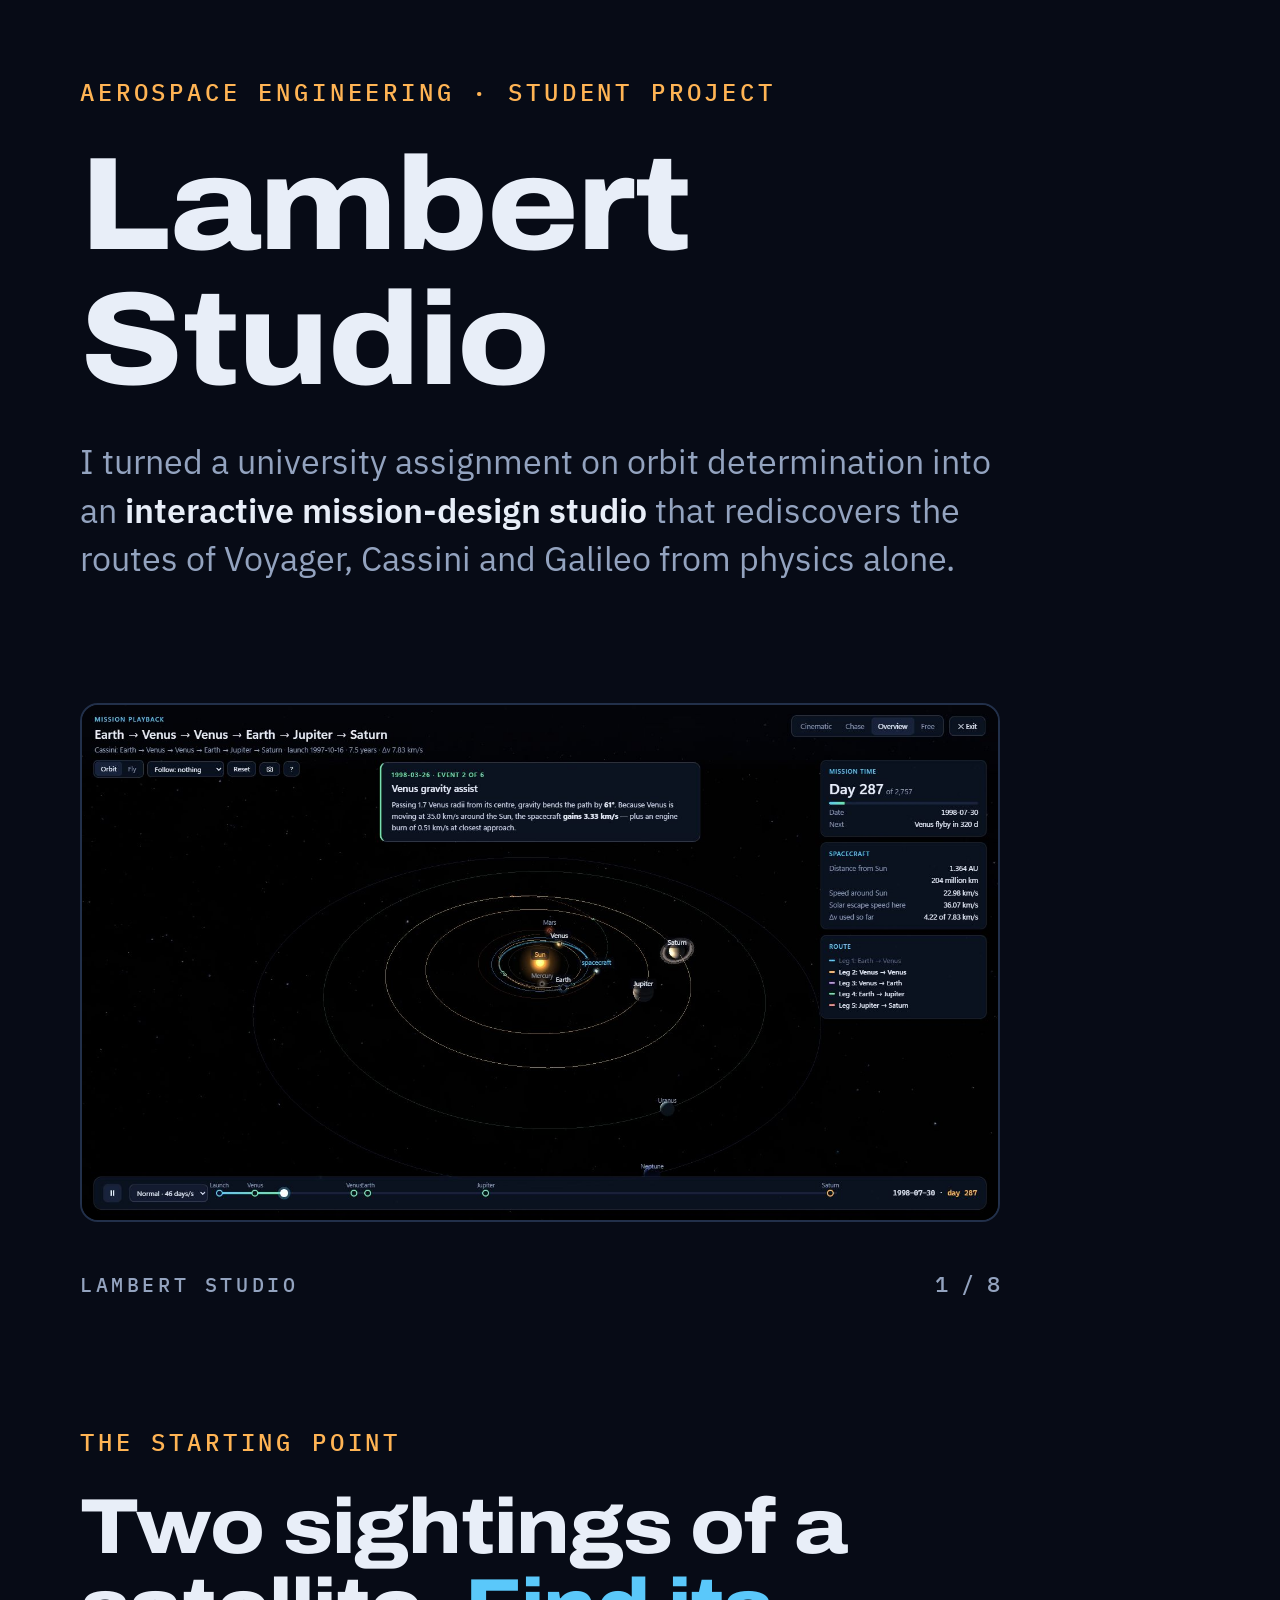
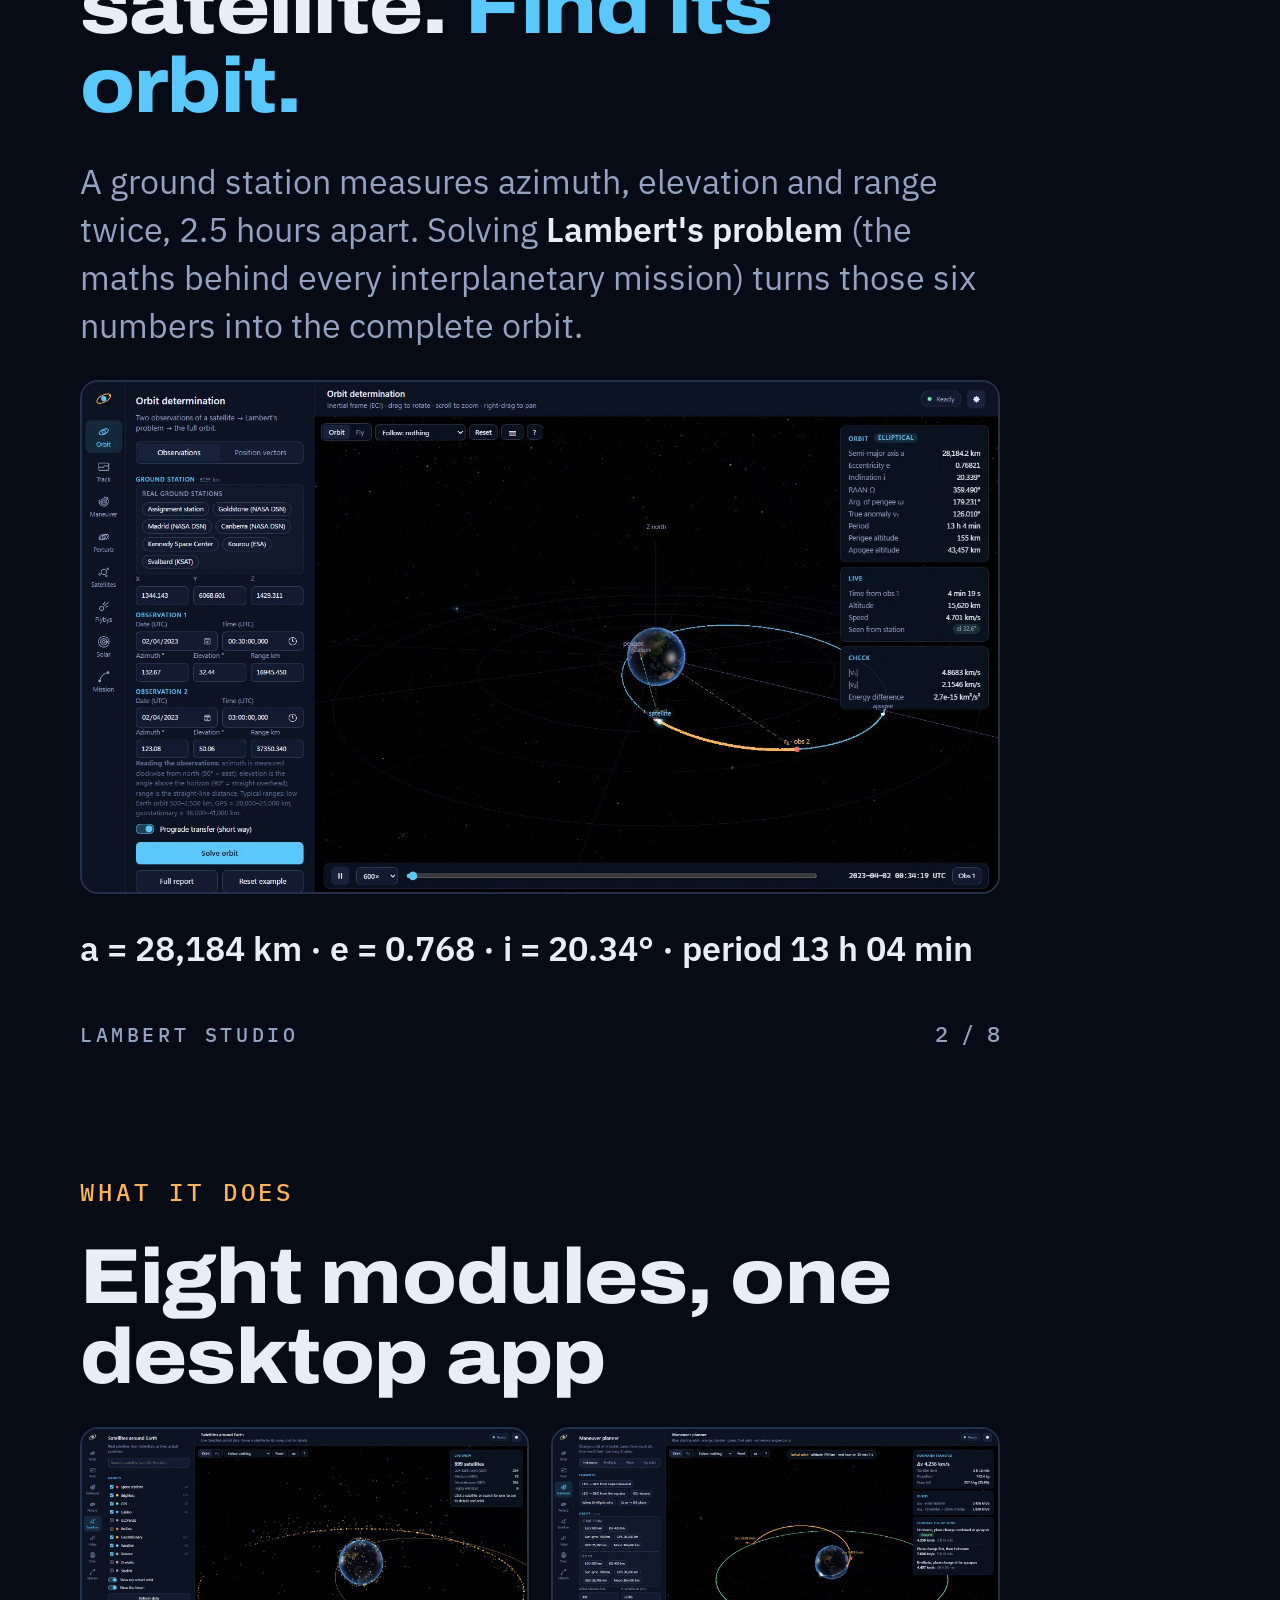
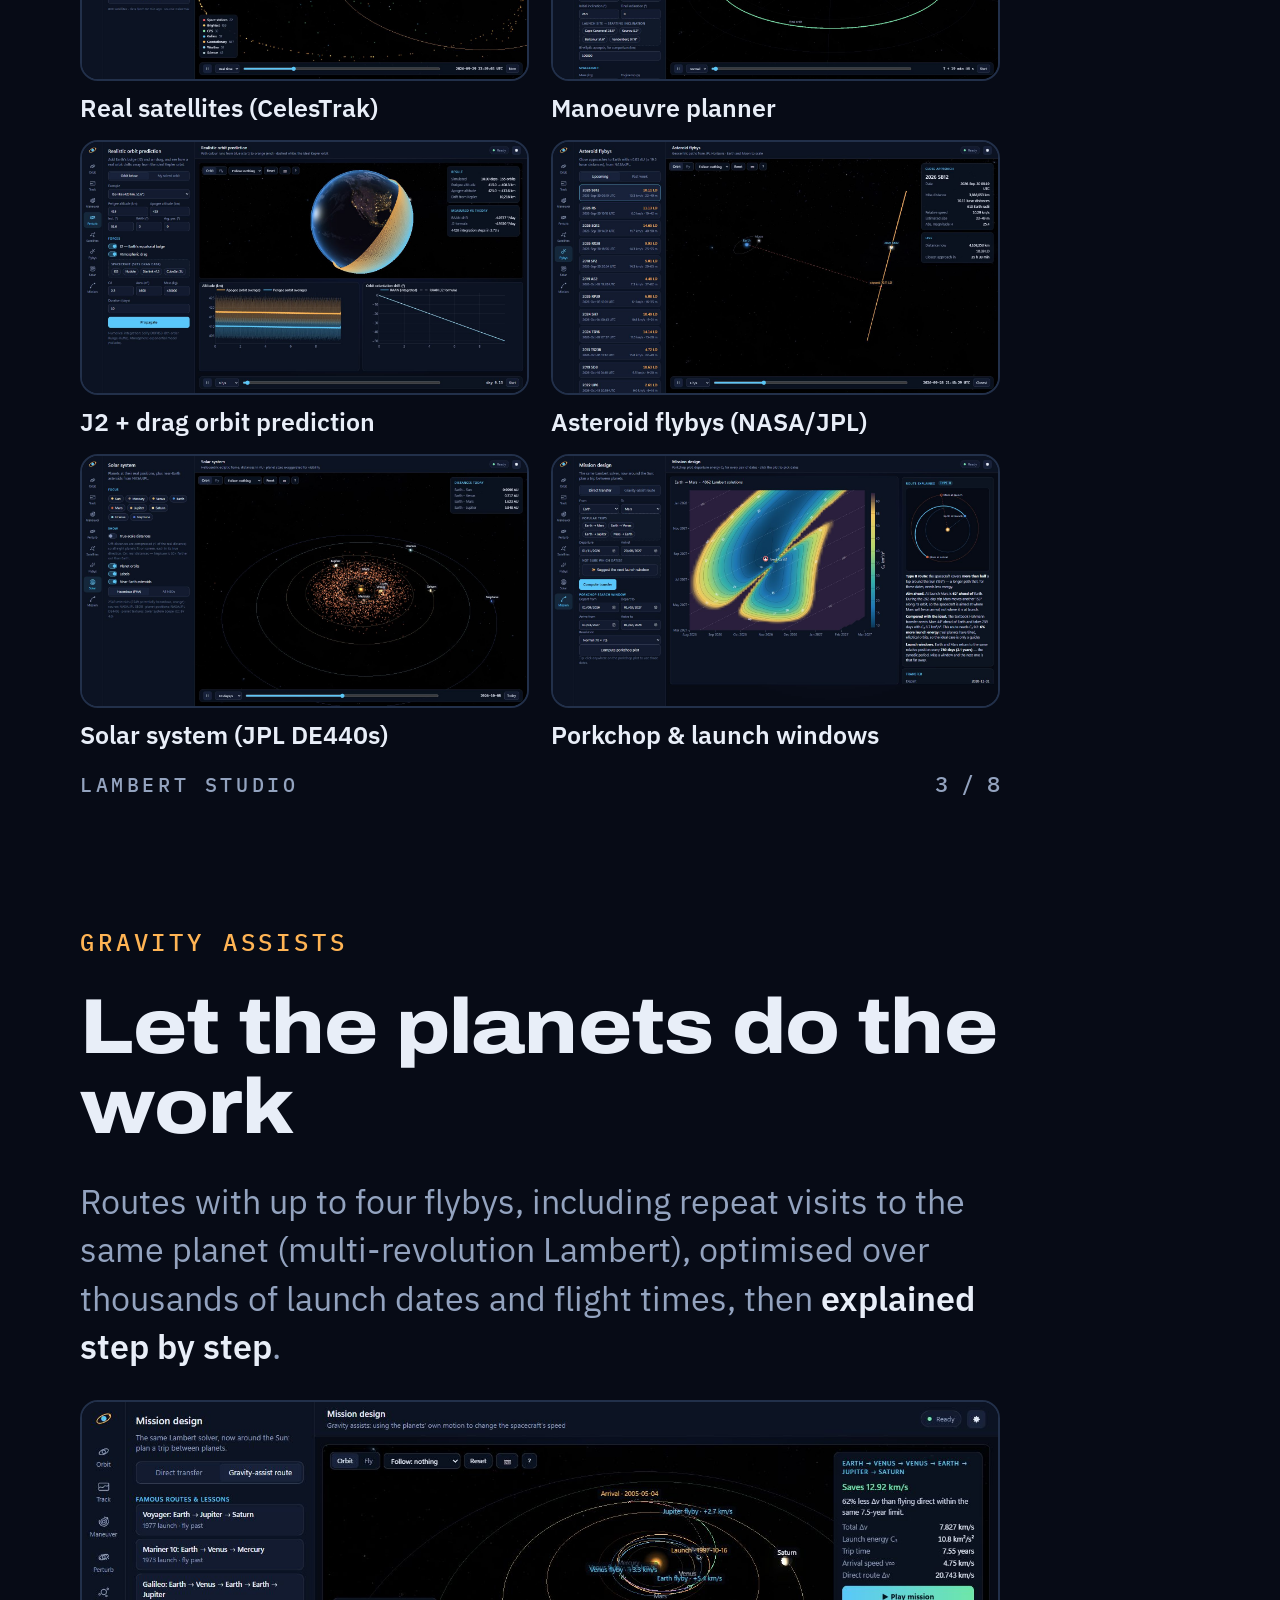
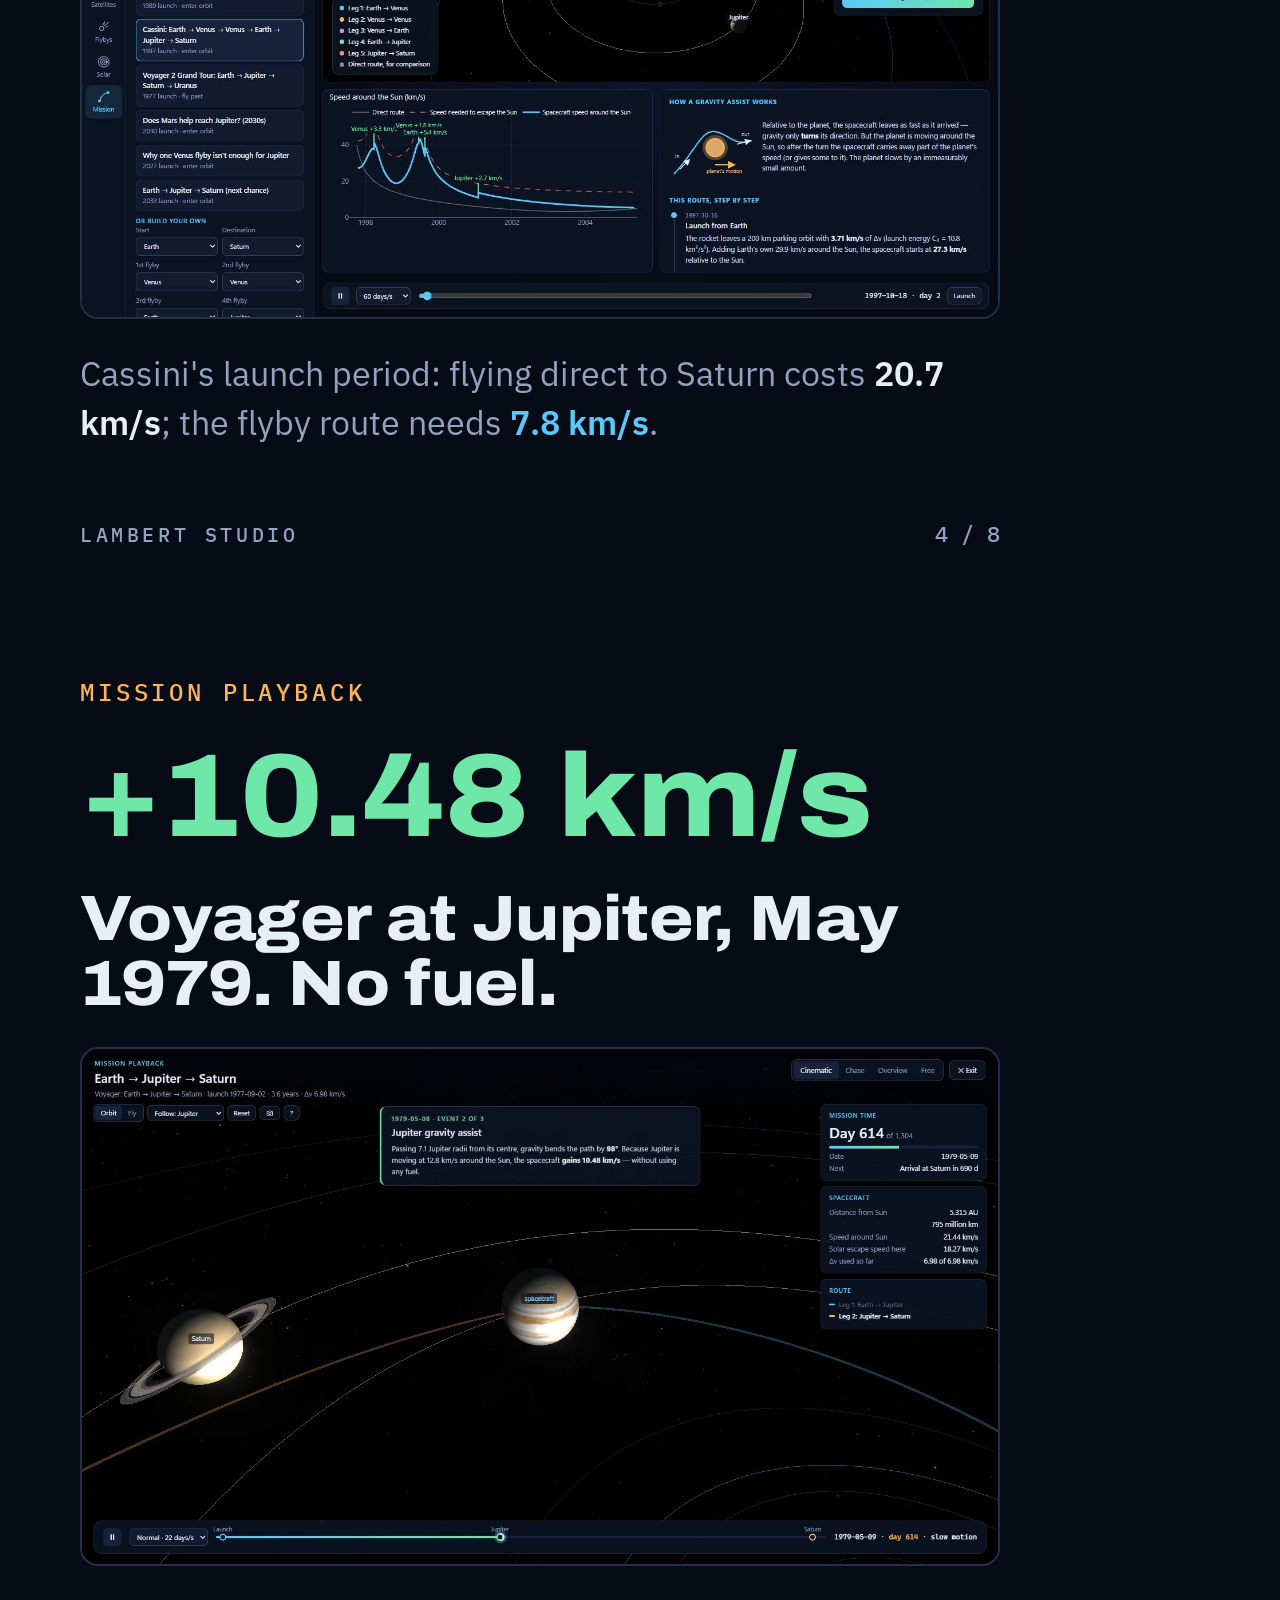
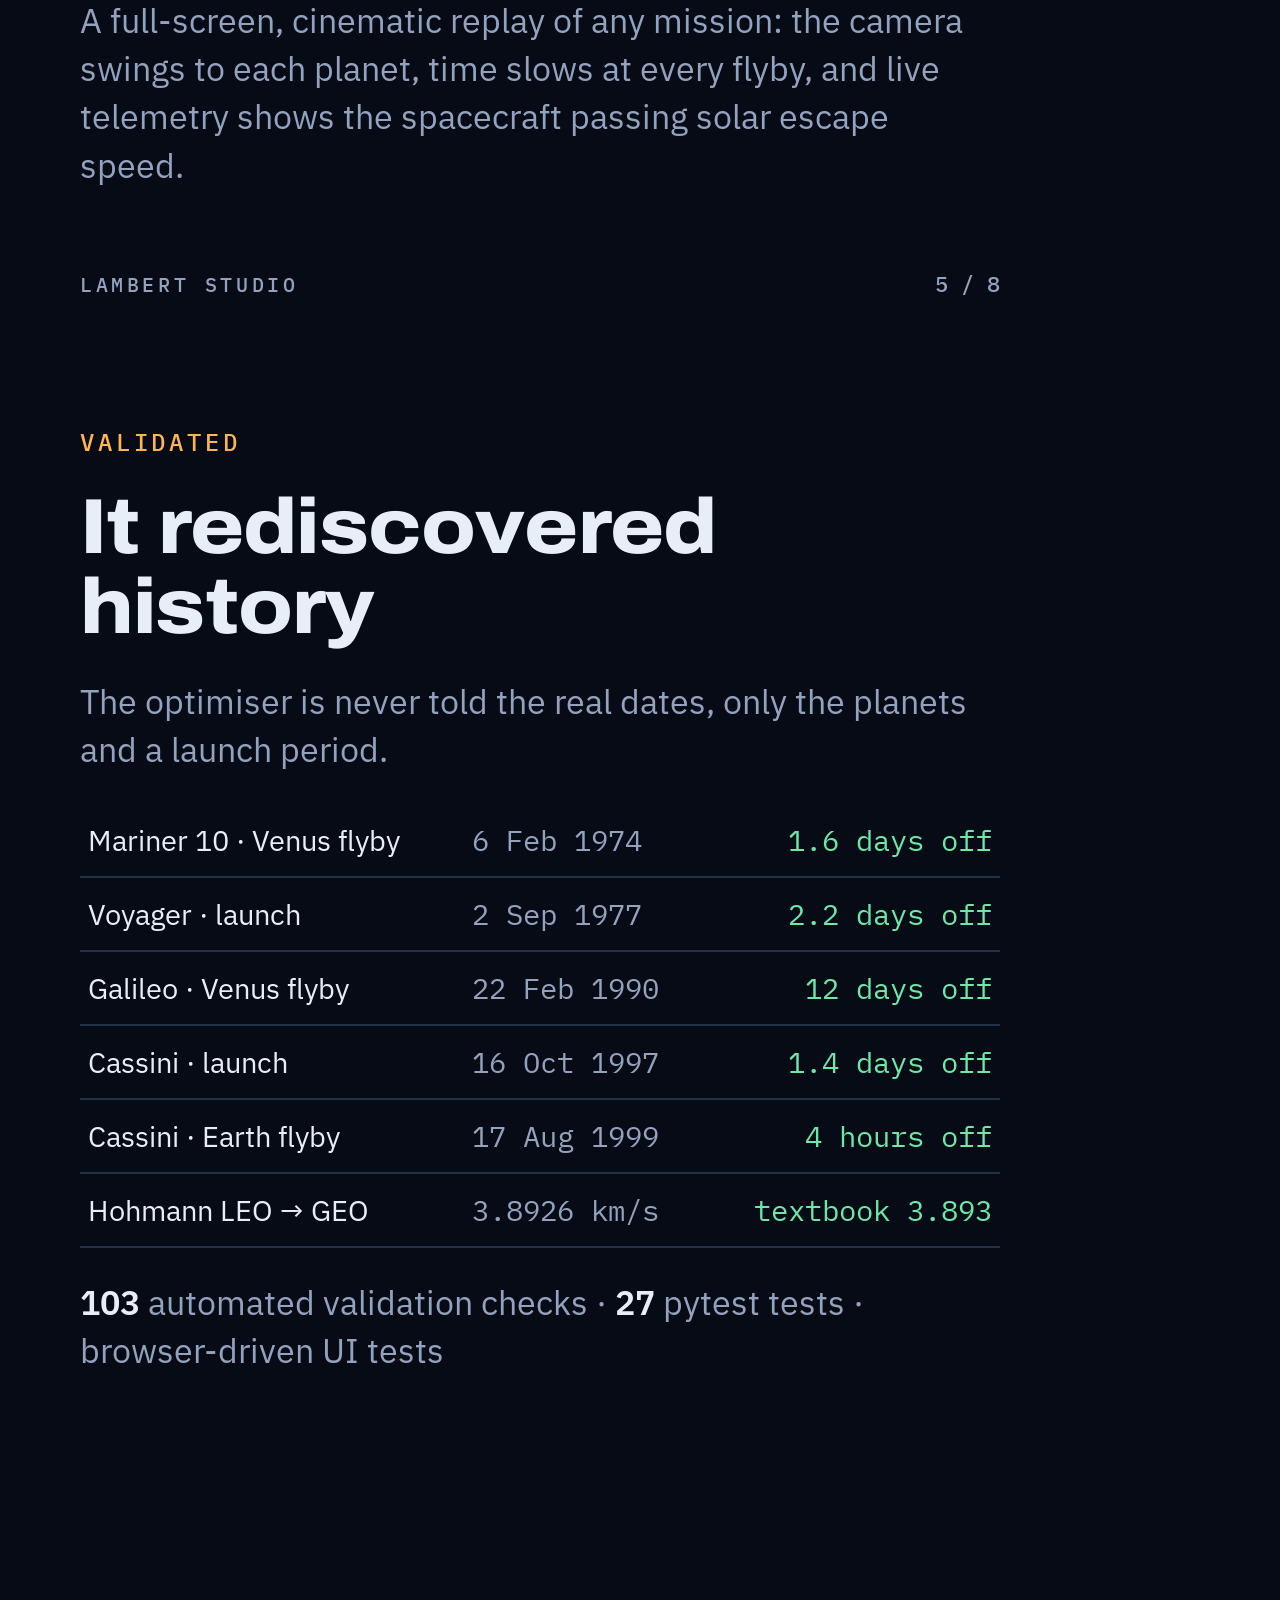
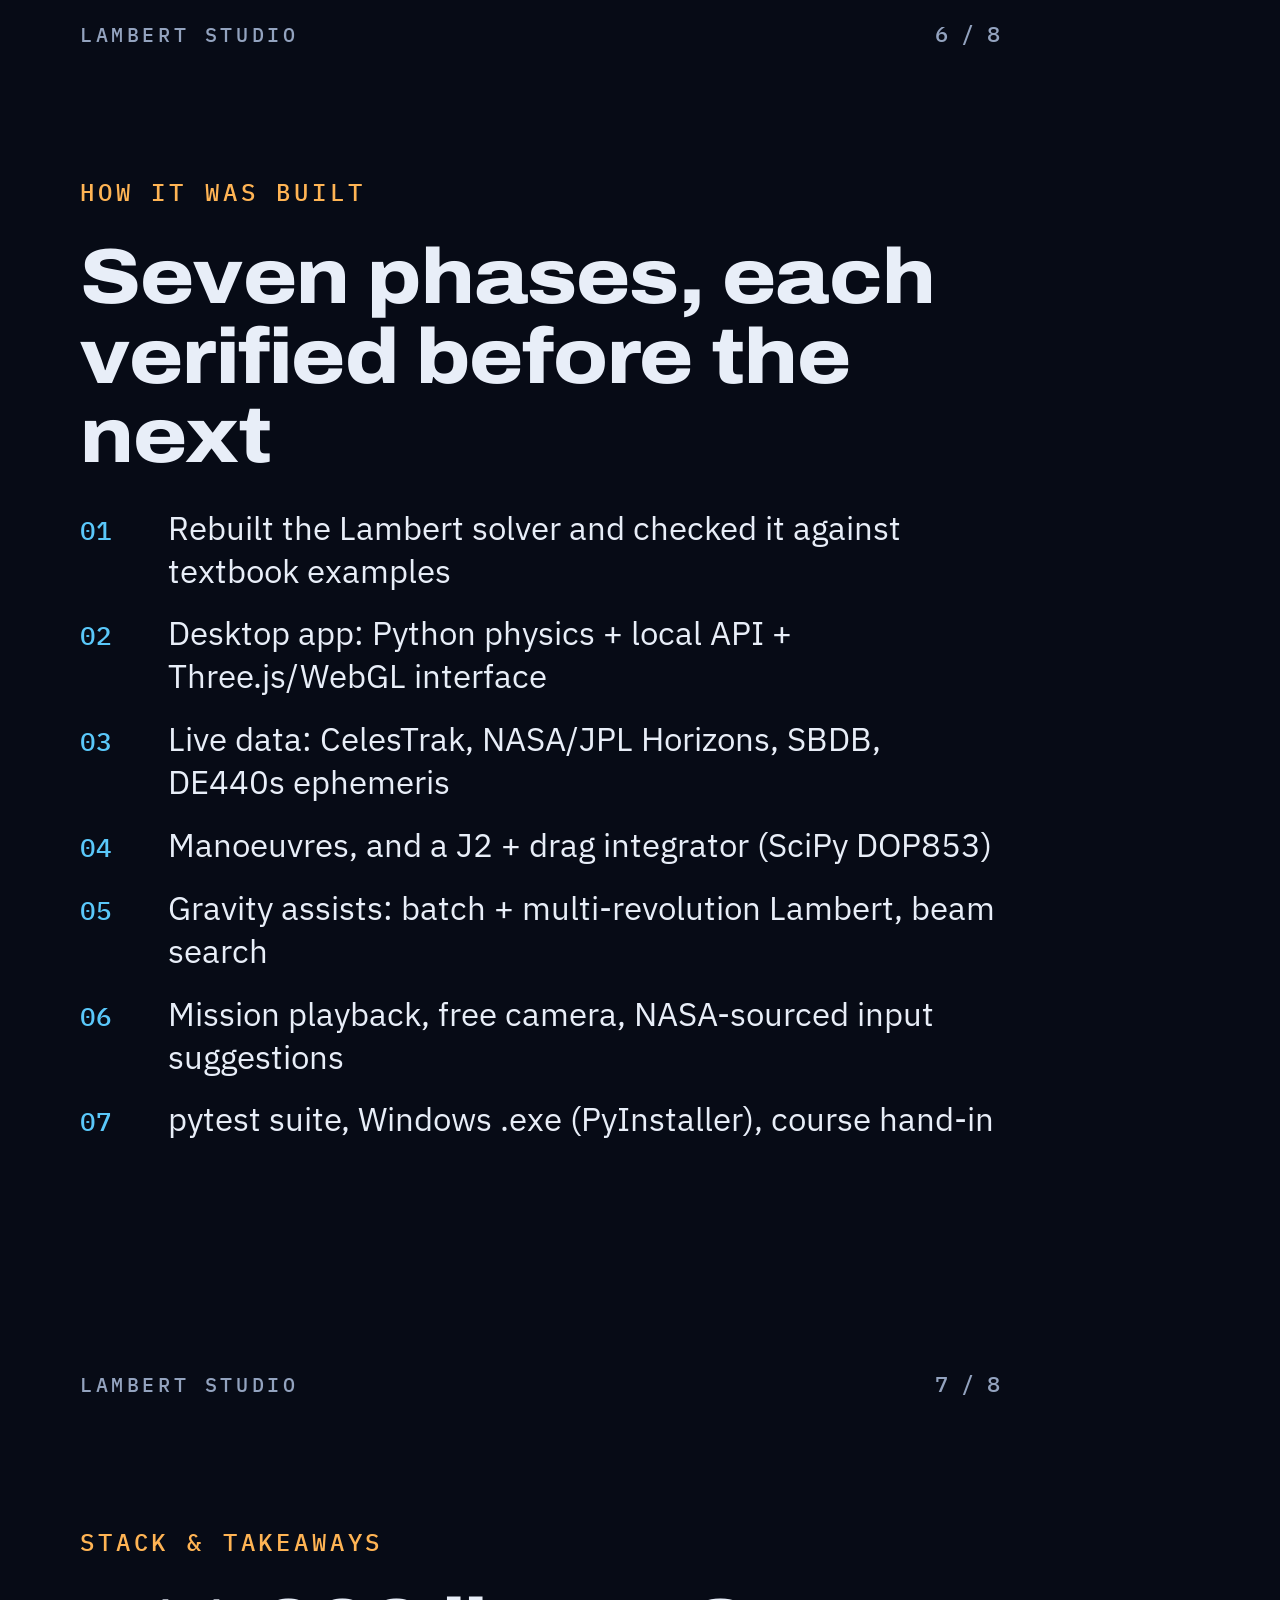
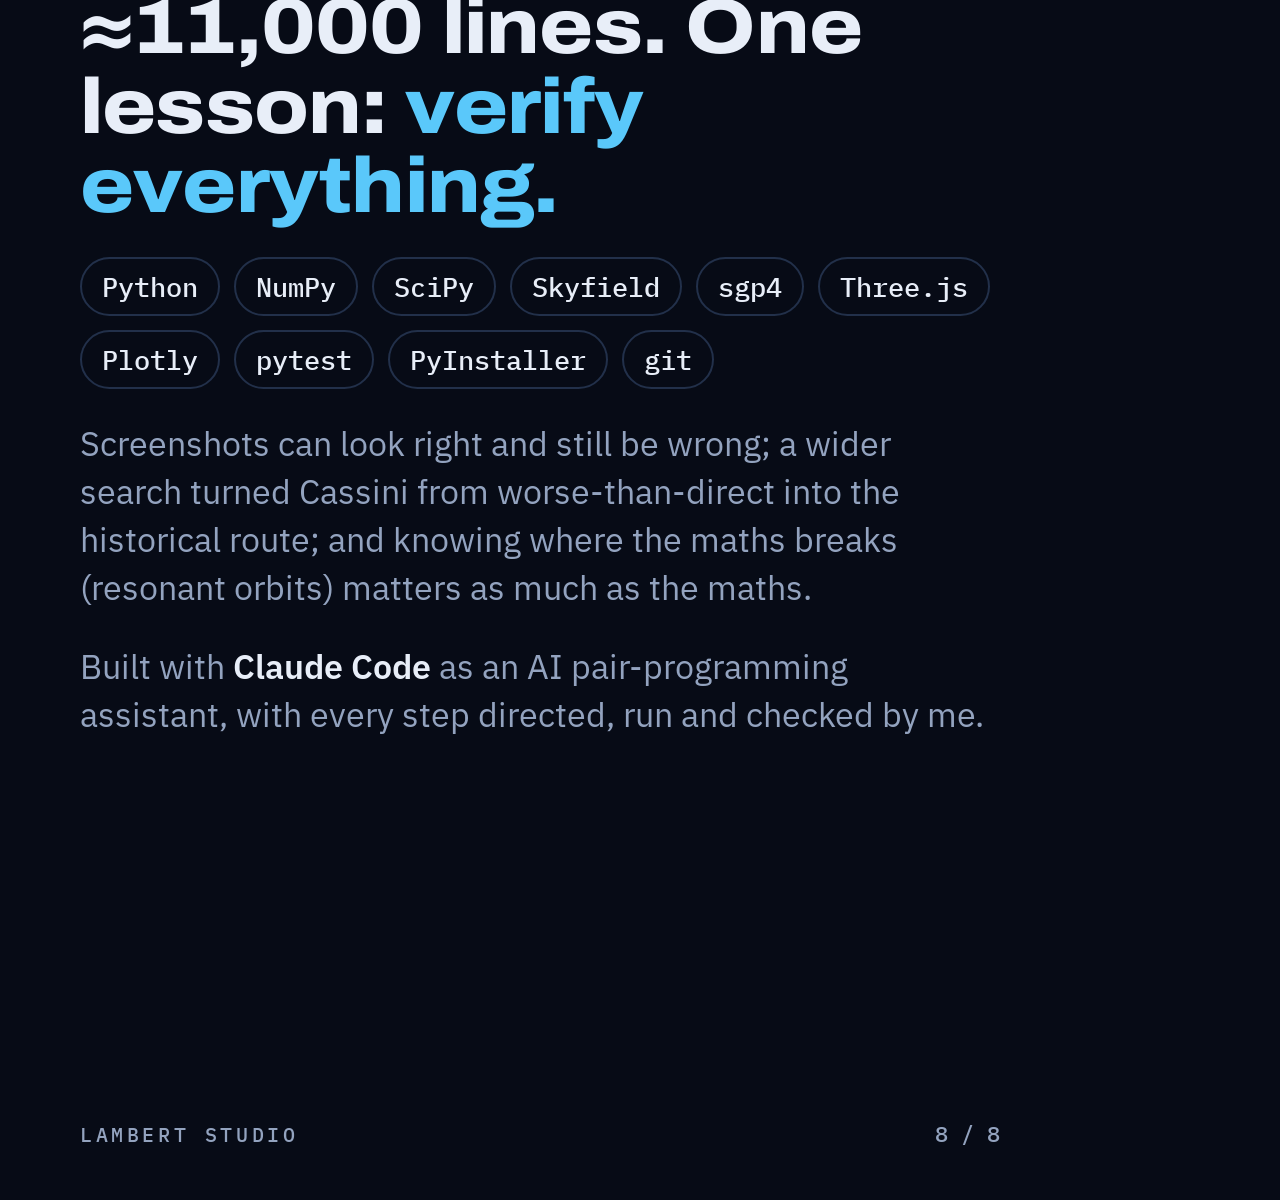
==== report/carousel.html @ 8f78b952 "Project report: case-study page, LinkedIn carousel (PDF) and post text - report/Lambert_Studio_Repor" ====
<!DOCTYPE html>
<html lang="en"><head><meta charset="utf-8">
<title>Lambert Studio carousel</title>
<link rel="stylesheet" href="https://fonts.googleapis.com/css2?family=Archivo:wdth,wght@112,600;112,800&family=IBM+Plex+Sans:wght@400;500;600&family=IBM+Plex+Mono:wght@400;500&display=swap">
<style>
/* LinkedIn document carousel: 8 portrait slides, 1080 x 1350 px each,
   single dark look matching the app. Print to PDF with Edge headless. */
@page { size: 1080px 1350px; margin: 0; }
:root { --bg: #070b16; --panel: #0f1829; --ink: #e8eef8; --ink2: #93a3bf; --rule: #22304a;
  --cyan: #5ac8fa; --orange: #ffb454; --green: #6ee7a8;
  --display: "Archivo", "Arial Narrow", Arial, sans-serif; --body: "IBM Plex Sans", "Segoe UI", sans-serif;
  --mono: "IBM Plex Mono", Consolas, monospace; color-scheme: dark; }
* { box-sizing: border-box; -webkit-print-color-adjust: exact; print-color-adjust: exact; }
html, body { margin: 0; background: var(--bg); color: var(--ink); font-family: var(--body); }
.slide { width: 1080px; height: 1350px; padding: 76px 80px 128px; display: flex; flex-direction: column; gap: 30px;
  position: relative; overflow: hidden; break-after: page; background: var(--bg); }
.slide::after { content: attr(data-n); position: absolute; right: 80px; bottom: 52px; font: 500 22px var(--mono); color: var(--ink2); }
.slide::before { content: "LAMBERT STUDIO"; position: absolute; left: 80px; bottom: 52px; font: 500 20px var(--mono);
  letter-spacing: .18em; color: var(--ink2); }
.kick { font: 500 24px var(--mono); letter-spacing: .16em; text-transform: uppercase; color: var(--orange); }
h1, h2 { font-family: var(--display); font-stretch: 112%; font-weight: 800; margin: 0; line-height: 1.02; letter-spacing: -.01em; }
h1 { font-size: 132px; }
h2 { font-size: 78px; }
p { margin: 0; font-size: 34px; line-height: 1.42; color: var(--ink2); }
p b { color: var(--ink); font-weight: 600; }
.shot { border-radius: 18px; overflow: hidden; border: 2px solid var(--rule); }
.shot img { display: block; width: 100%; }
.big { font: 800 118px/1 var(--display); white-space: nowrap; font-stretch: 112%; color: var(--green); }
.grid { display: grid; grid-template-columns: 1fr 1fr; gap: 16px 22px; }
.grid figure { margin: 0; display: grid; gap: 10px; }
.grid figcaption { font: 600 25px var(--body); }
table { width: 100%; border-collapse: collapse; font-size: 29px; }
td { padding: 17px 8px; border-bottom: 2px solid var(--rule); }
td.m { font-family: var(--mono); color: var(--ink2); }
td.d { font-family: var(--mono); color: var(--green); text-align: right; white-space: nowrap; }
.phases { display: grid; gap: 20px; margin: 0; padding: 0; list-style: none; }
.phases li { display: grid; grid-template-columns: 70px 1fr; gap: 18px; align-items: baseline; font-size: 33px; line-height: 1.3; }
.phases span { font: 500 26px var(--mono); color: var(--cyan); }
.chips { display: flex; flex-wrap: wrap; gap: 14px; }
.chips span { font: 500 27px var(--mono); padding: 10px 20px; border: 2px solid var(--rule); border-radius: 999px; }
.accent { color: var(--cyan); }
</style></head><body>

<section class="slide" data-n="1 / 8">
  <div class="kick">Aerospace engineering · student project</div>
  <h1>Lambert<br>Studio</h1>
  <p>I turned a university assignment on orbit determination into an <b>interactive mission-design studio</b>
    that rediscovers the routes of Voyager, Cassini and Galileo from physics alone.</p>
  <div class="shot" style="margin-top:auto"><img src="img/cassini_overview.jpg" alt=""></div>
</section>

<section class="slide" data-n="2 / 8">
  <div class="kick">The starting point</div>
  <h2>Two sightings of a satellite. <span class="accent">Find its orbit.</span></h2>
  <p>A ground station measures azimuth, elevation and range twice, 2.5 hours apart. Solving <b>Lambert's problem</b>
    (the maths behind every interplanetary mission) turns those six numbers into the complete orbit.</p>
  <div class="shot"><img src="img/orbit.jpg" alt=""></div>
  <p><b>a = 28,184 km · e = 0.768 · i = 20.34° · period 13 h 04 min</b></p>
</section>

<section class="slide" data-n="3 / 8">
  <div class="kick">What it does</div>
  <h2>Eight modules, one desktop app</h2>
  <div class="grid">
    <figure><div class="shot"><img src="img/near.jpg" alt=""></div><figcaption>Real satellites (CelesTrak)</figcaption></figure>
    <figure><div class="shot"><img src="img/maneuver.jpg" alt=""></div><figcaption>Manoeuvre planner</figcaption></figure>
    <figure><div class="shot"><img src="img/perturb.jpg" alt=""></div><figcaption>J2 + drag orbit prediction</figcaption></figure>
    <figure><div class="shot"><img src="img/flybys.jpg" alt=""></div><figcaption>Asteroid flybys (NASA/JPL)</figcaption></figure>
    <figure><div class="shot"><img src="img/solar.jpg" alt=""></div><figcaption>Solar system (JPL DE440s)</figcaption></figure>
    <figure><div class="shot"><img src="img/mission.jpg" alt=""></div><figcaption>Porkchop & launch windows</figcaption></figure>
  </div>
</section>

<section class="slide" data-n="4 / 8">
  <div class="kick">Gravity assists</div>
  <h2>Let the planets do the work</h2>
  <p>Routes with up to four flybys, including repeat visits to the same planet (multi-revolution Lambert), optimised over
    thousands of launch dates and flight times, then <b>explained step by step</b>.</p>
  <div class="shot"><img src="img/mission_route_cassini_noplay.jpg" alt=""></div>
  <p>Cassini's launch period: flying direct to Saturn costs <b>20.7 km/s</b>; the flyby route needs <b class="accent">7.8 km/s</b>.</p>
</section>

<section class="slide" data-n="5 / 8">
  <div class="kick">Mission playback</div>
  <div class="big">+10.48 km/s</div>
  <h2 style="font-size:64px">Voyager at Jupiter, May 1979. No fuel.</h2>
  <div class="shot"><img src="img/player_flyby.jpg" alt=""></div>
  <p>A full-screen, cinematic replay of any mission: the camera swings to each planet, time slows at every flyby,
    and live telemetry shows the spacecraft passing solar escape speed.</p>
</section>

<section class="slide" data-n="6 / 8">
  <div class="kick">Validated</div>
  <h2>It rediscovered history</h2>
  <p>The optimiser is never told the real dates, only the planets and a launch period.</p>
  <table>
    <tr><td>Mariner 10 · Venus flyby</td><td class="m">6 Feb 1974</td><td class="d">1.6 days off</td></tr>
    <tr><td>Voyager · launch</td><td class="m">2 Sep 1977</td><td class="d">2.2 days off</td></tr>
    <tr><td>Galileo · Venus flyby</td><td class="m">22 Feb 1990</td><td class="d">12 days off</td></tr>
    <tr><td>Cassini · launch</td><td class="m">16 Oct 1997</td><td class="d">1.4 days off</td></tr>
    <tr><td>Cassini · Earth flyby</td><td class="m">17 Aug 1999</td><td class="d">4 hours off</td></tr>
    <tr><td>Hohmann LEO → GEO</td><td class="m">3.8926 km/s</td><td class="d">textbook 3.893</td></tr>
  </table>
  <p><b>103</b> automated validation checks · <b>27</b> pytest tests · browser-driven UI tests</p>
</section>

<section class="slide" data-n="7 / 8">
  <div class="kick">How it was built</div>
  <h2>Seven phases, each verified before the next</h2>
  <ol class="phases">
    <li><span>01</span>Rebuilt the Lambert solver and checked it against textbook examples</li>
    <li><span>02</span>Desktop app: Python physics + local API + Three.js/WebGL interface</li>
    <li><span>03</span>Live data: CelesTrak, NASA/JPL Horizons, SBDB, DE440s ephemeris</li>
    <li><span>04</span>Manoeuvres, and a J2 + drag integrator (SciPy DOP853)</li>
    <li><span>05</span>Gravity assists: batch + multi-revolution Lambert, beam search</li>
    <li><span>06</span>Mission playback, free camera, NASA-sourced input suggestions</li>
    <li><span>07</span>pytest suite, Windows .exe (PyInstaller), course hand-in</li>
  </ol>
</section>

<section class="slide" data-n="8 / 8">
  <div class="kick">Stack & takeaways</div>
  <h2>≈11,000 lines. One lesson: <span class="accent">verify everything.</span></h2>
  <div class="chips"><span>Python</span><span>NumPy</span><span>SciPy</span><span>Skyfield</span><span>sgp4</span>
    <span>Three.js</span><span>Plotly</span><span>pytest</span><span>PyInstaller</span><span>git</span></div>
  <p>Screenshots can look right and still be wrong; a wider search turned Cassini from worse-than-direct into the
    historical route; and knowing where the maths breaks (resonant orbits) matters as much as the maths.</p>
  <p>Built with <b>Claude Code</b> as an AI pair-programming assistant, with every step directed, run and checked by me.</p>
</section>
</body></html>
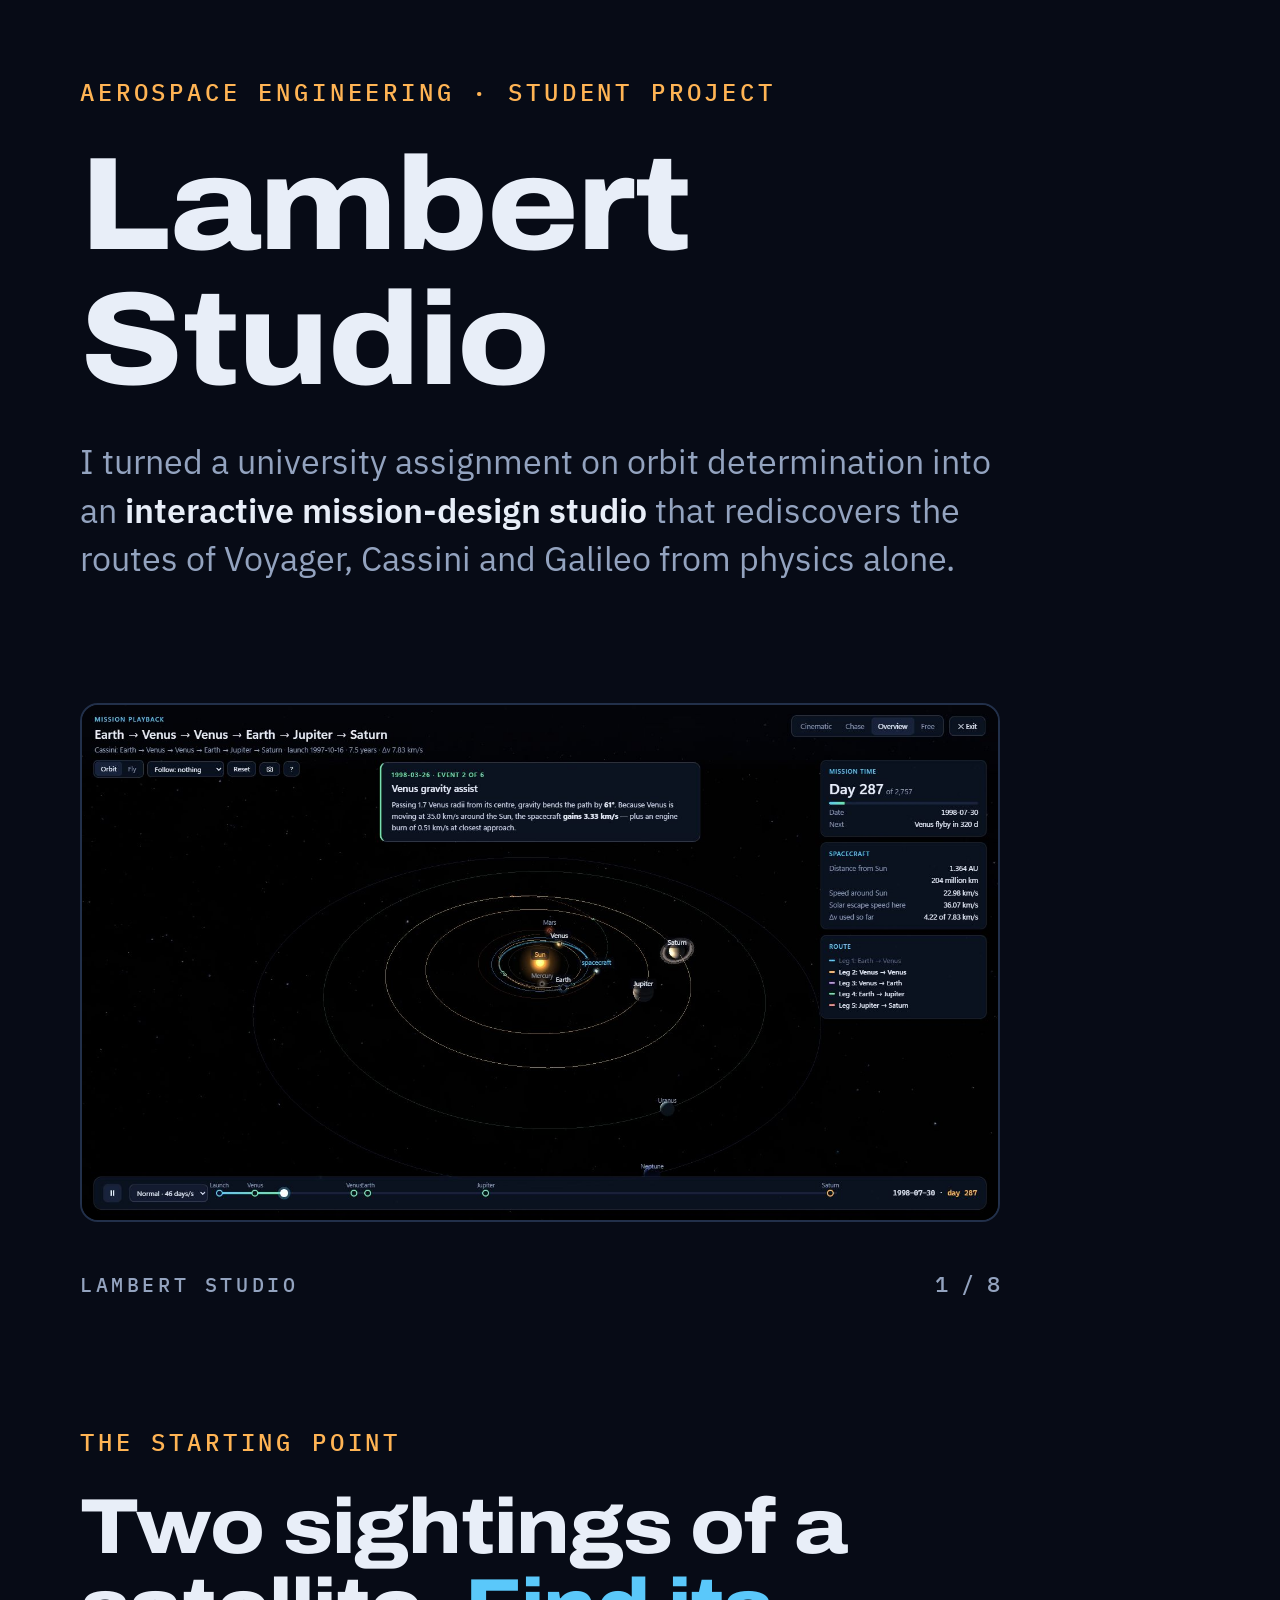
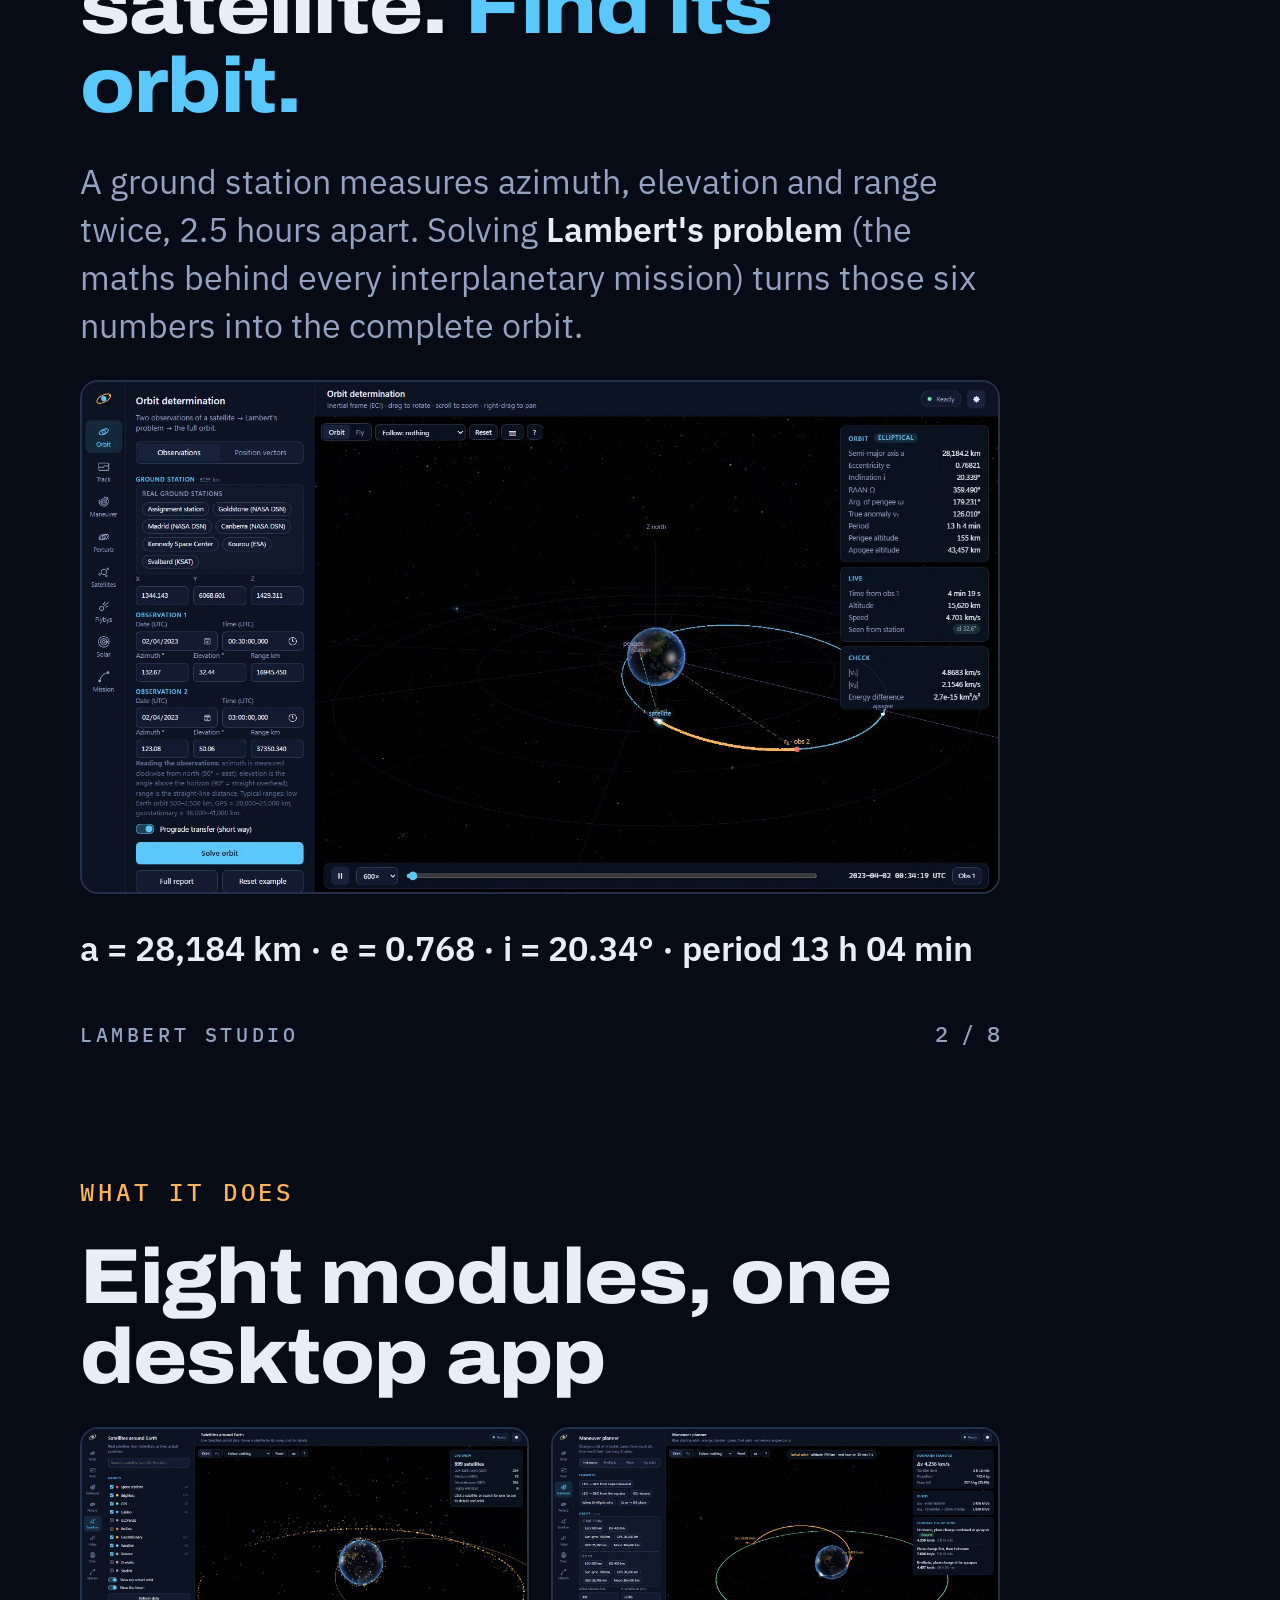
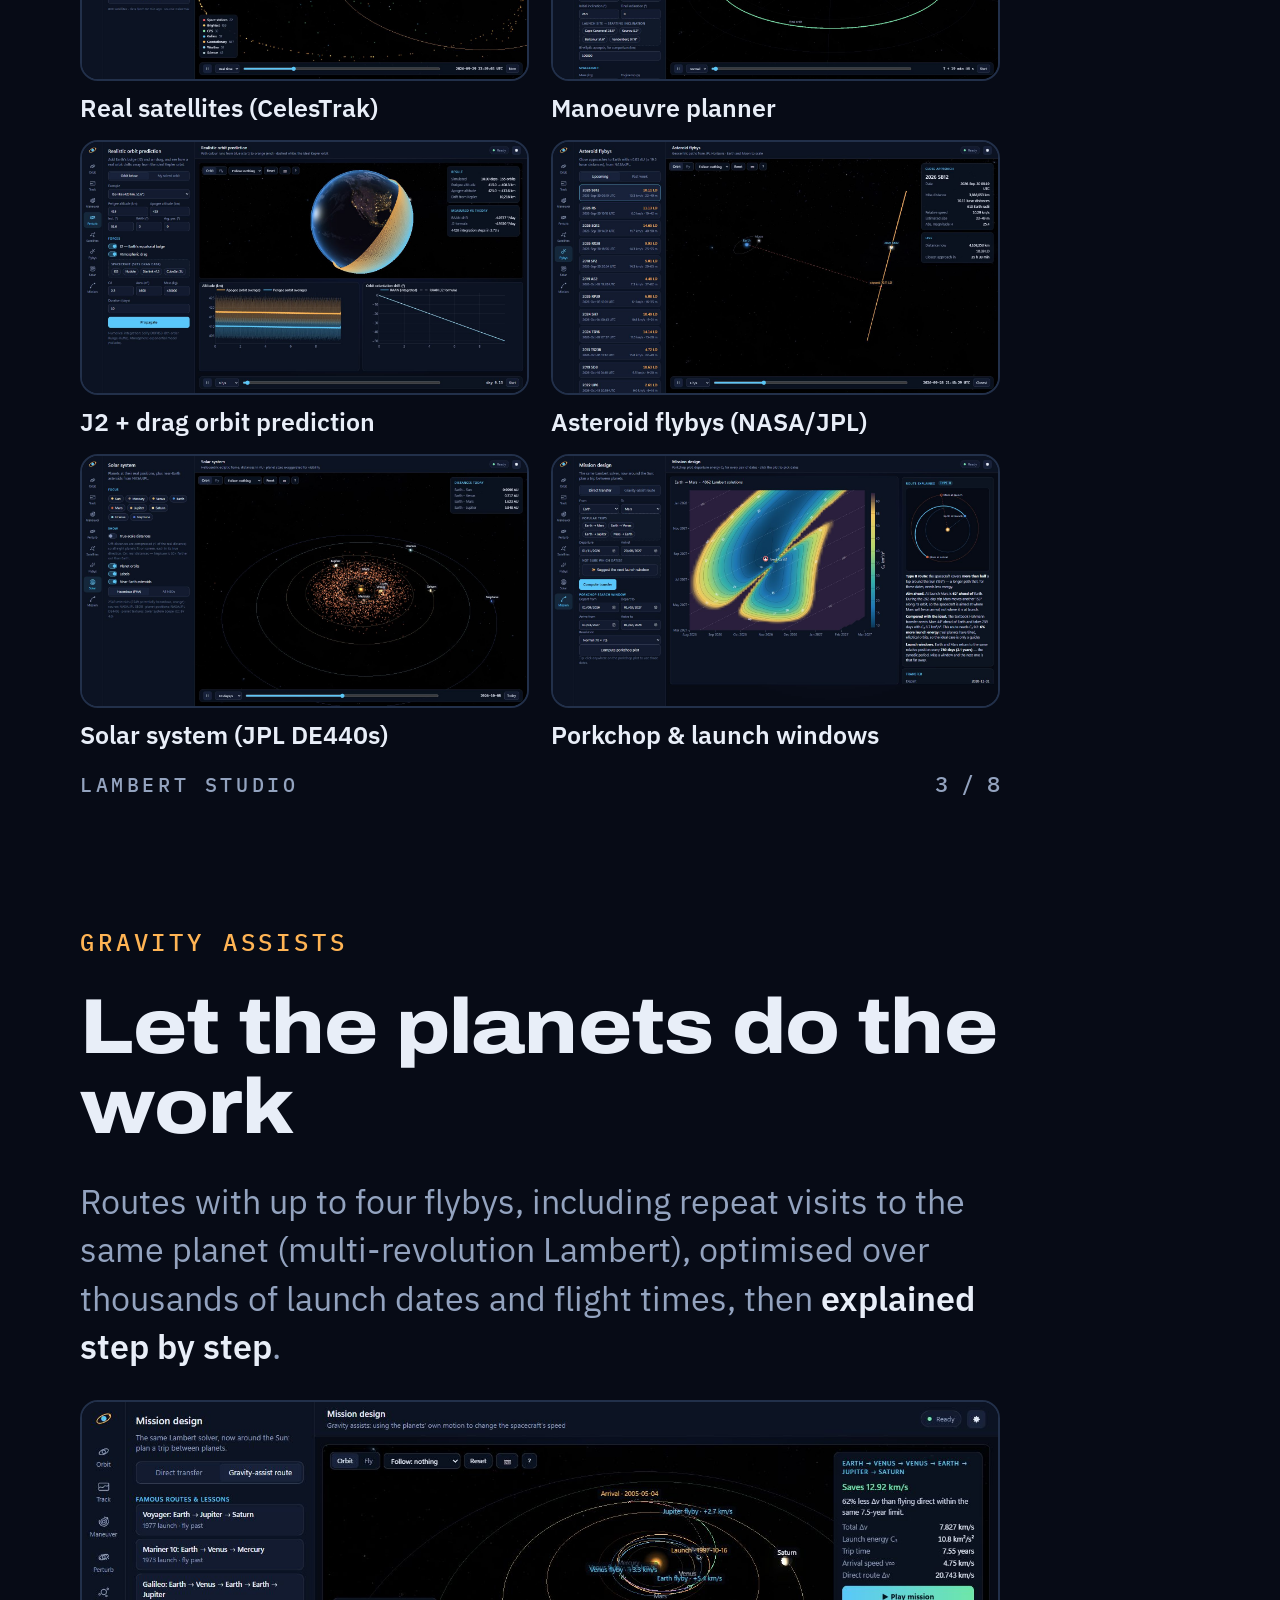
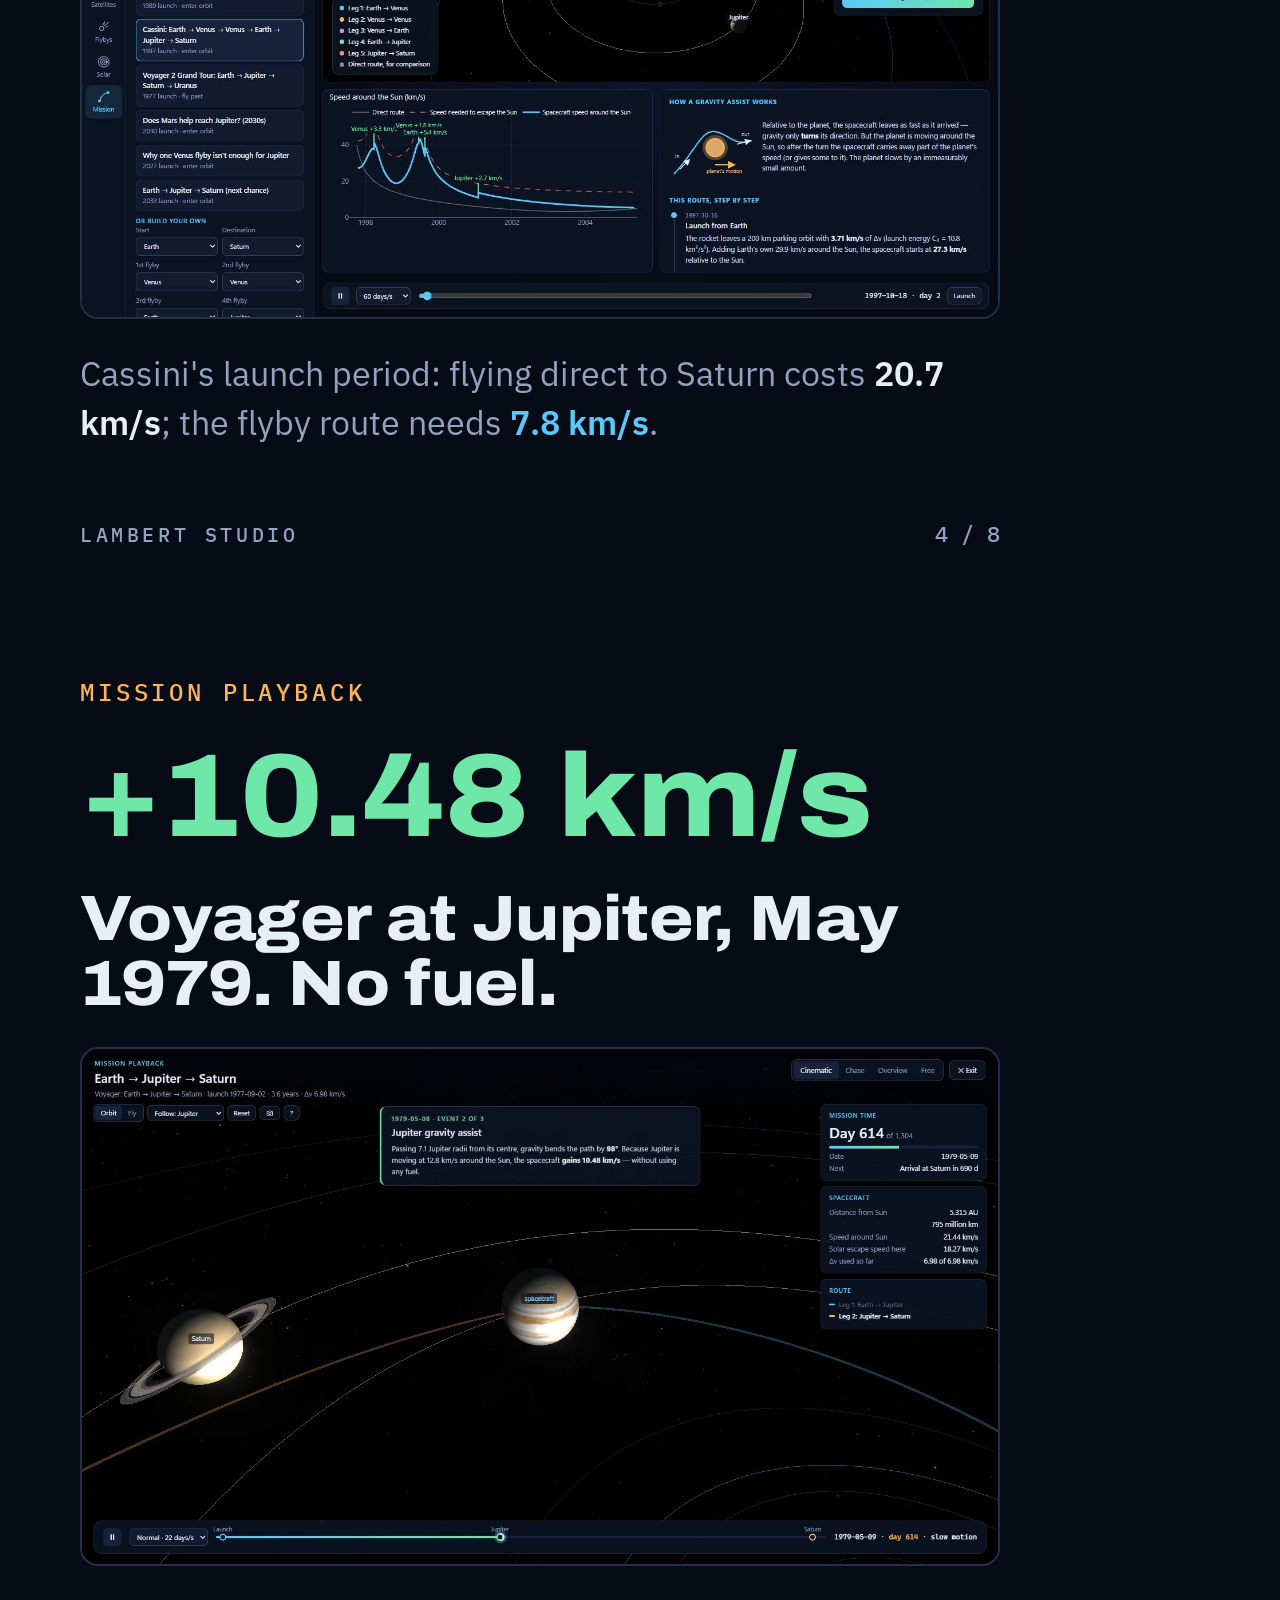
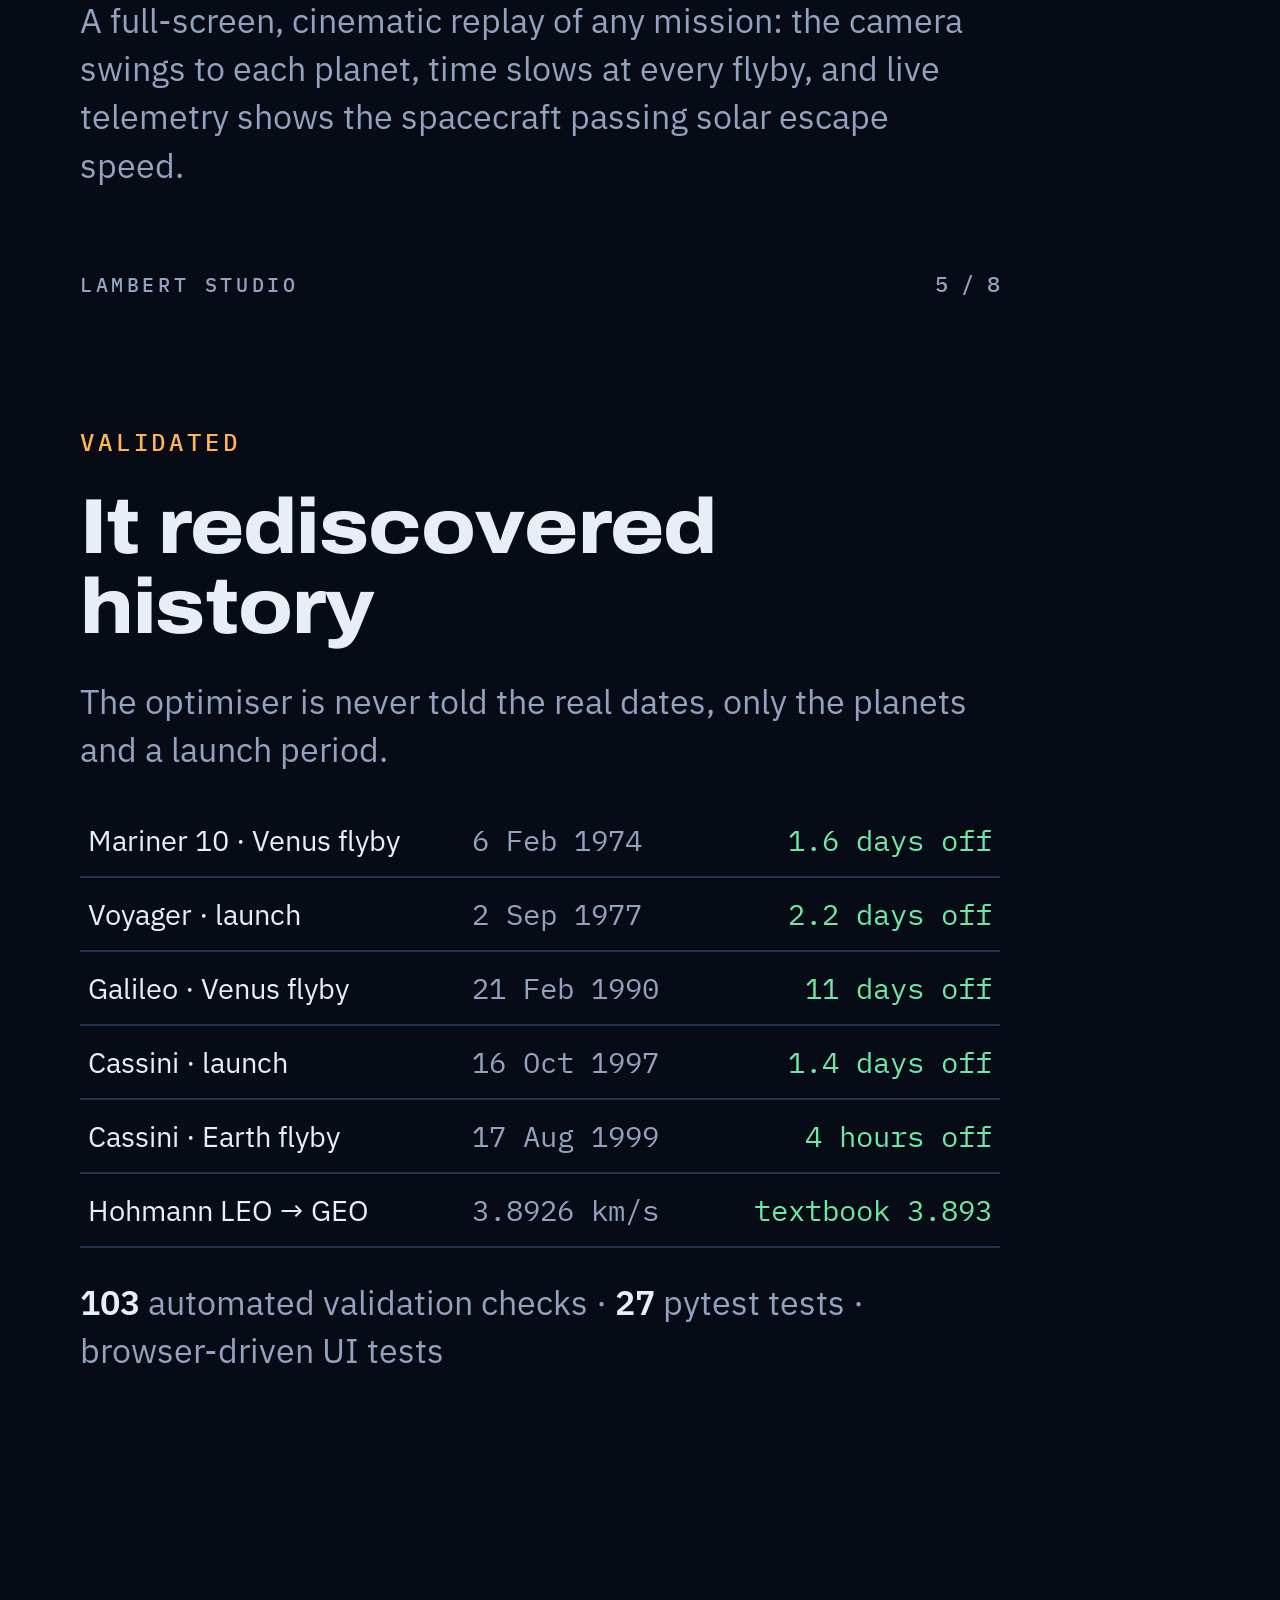
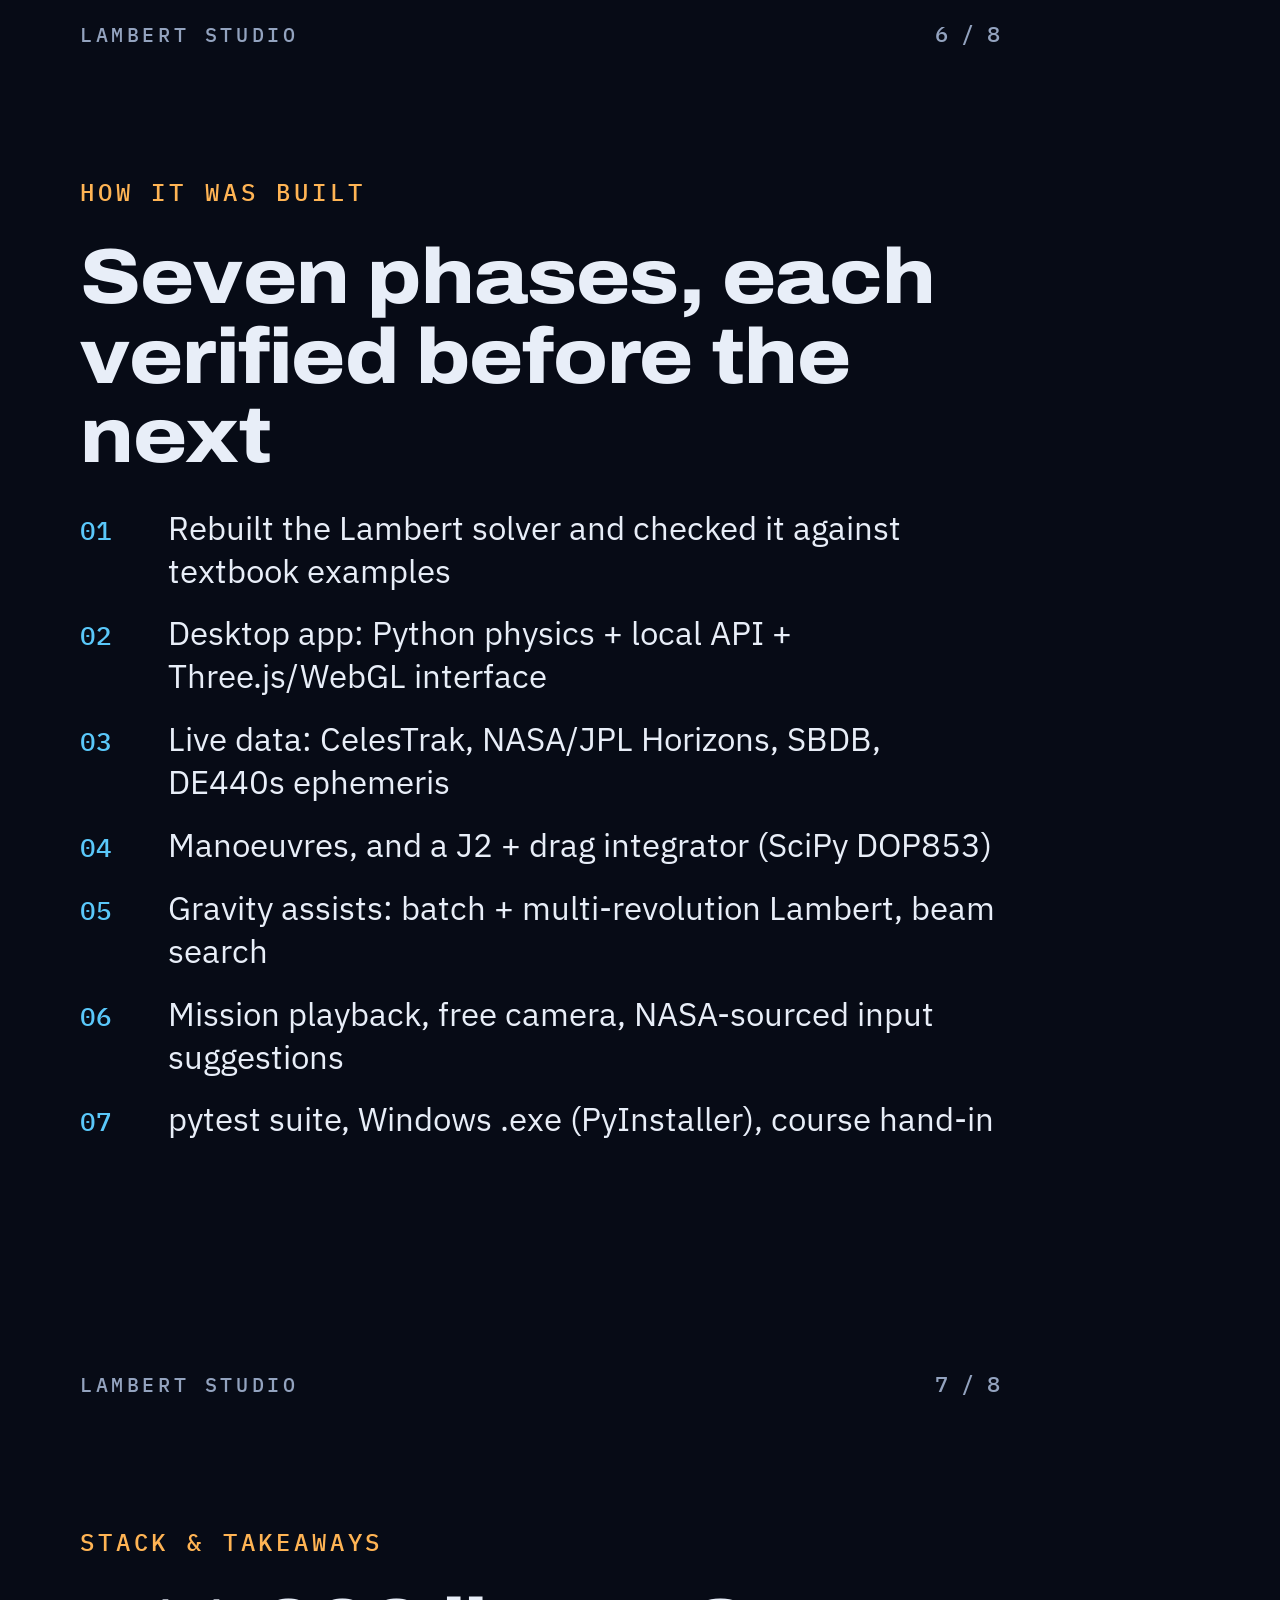
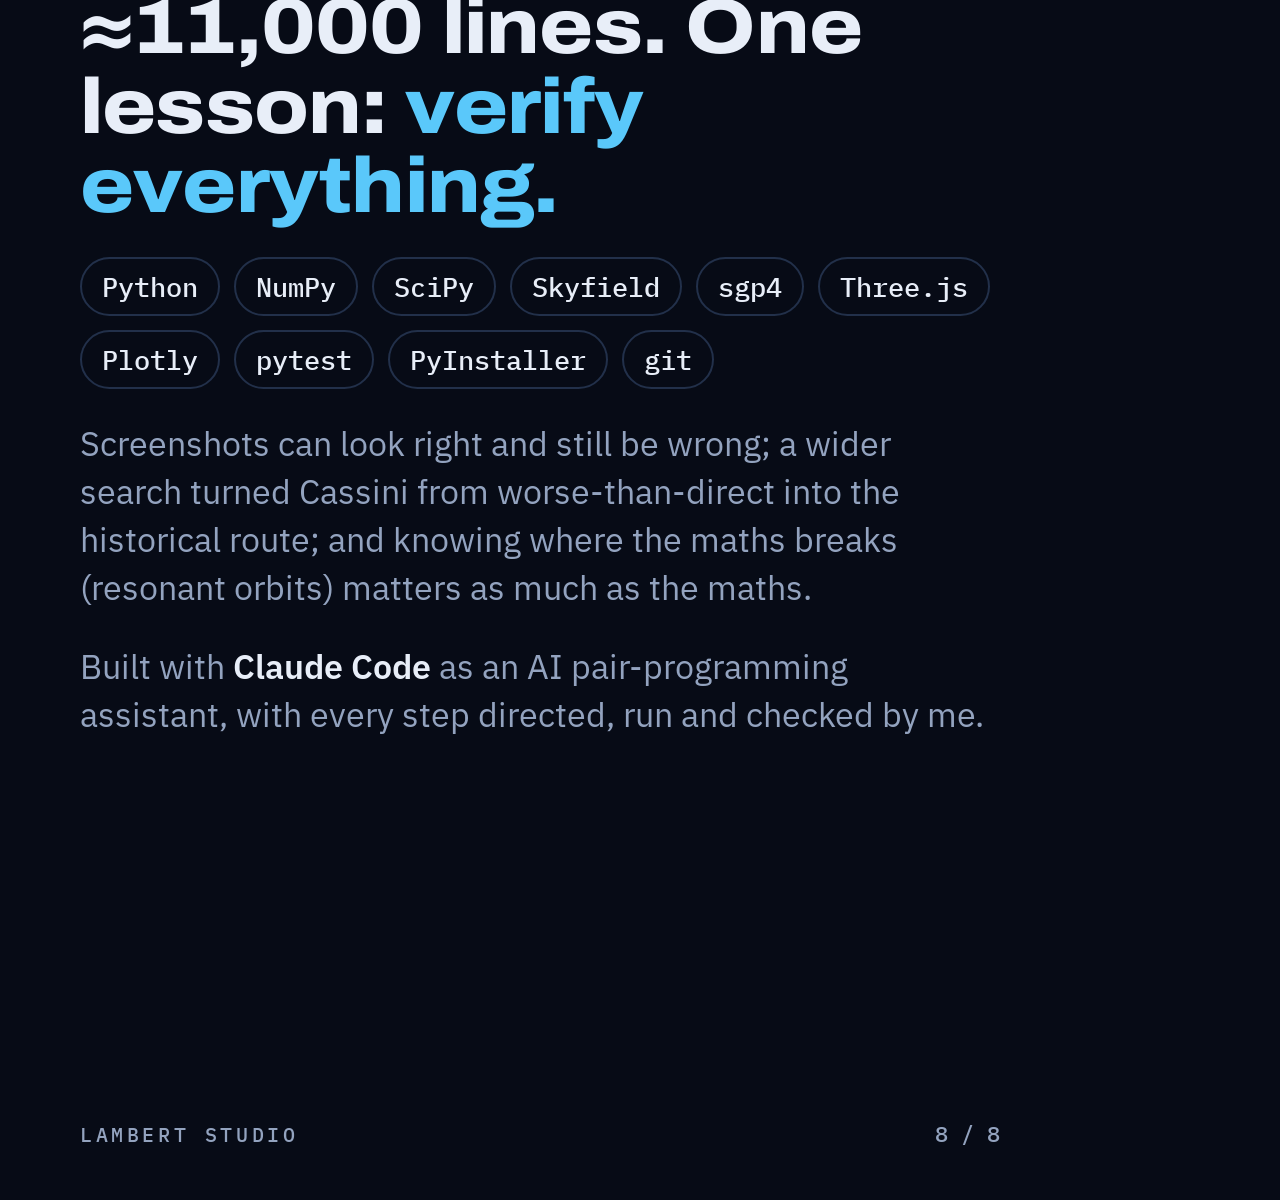
==== commit 2797fe77: "Spacecraft model and data audit against NASA/JPL sources - Spacecraft drawn as a small probe (bus, d" ====
--- a/report/carousel.html
+++ b/report/carousel.html
@@ -96,7 +96,7 @@
   <table>
     <tr><td>Mariner 10 · Venus flyby</td><td class="m">6 Feb 1974</td><td class="d">1.6 days off</td></tr>
     <tr><td>Voyager · launch</td><td class="m">2 Sep 1977</td><td class="d">2.2 days off</td></tr>
-    <tr><td>Galileo · Venus flyby</td><td class="m">22 Feb 1990</td><td class="d">12 days off</td></tr>
+    <tr><td>Galileo · Venus flyby</td><td class="m">21 Feb 1990</td><td class="d">11 days off</td></tr>
     <tr><td>Cassini · launch</td><td class="m">16 Oct 1997</td><td class="d">1.4 days off</td></tr>
     <tr><td>Cassini · Earth flyby</td><td class="m">17 Aug 1999</td><td class="d">4 hours off</td></tr>
     <tr><td>Hohmann LEO → GEO</td><td class="m">3.8926 km/s</td><td class="d">textbook 3.893</td></tr>
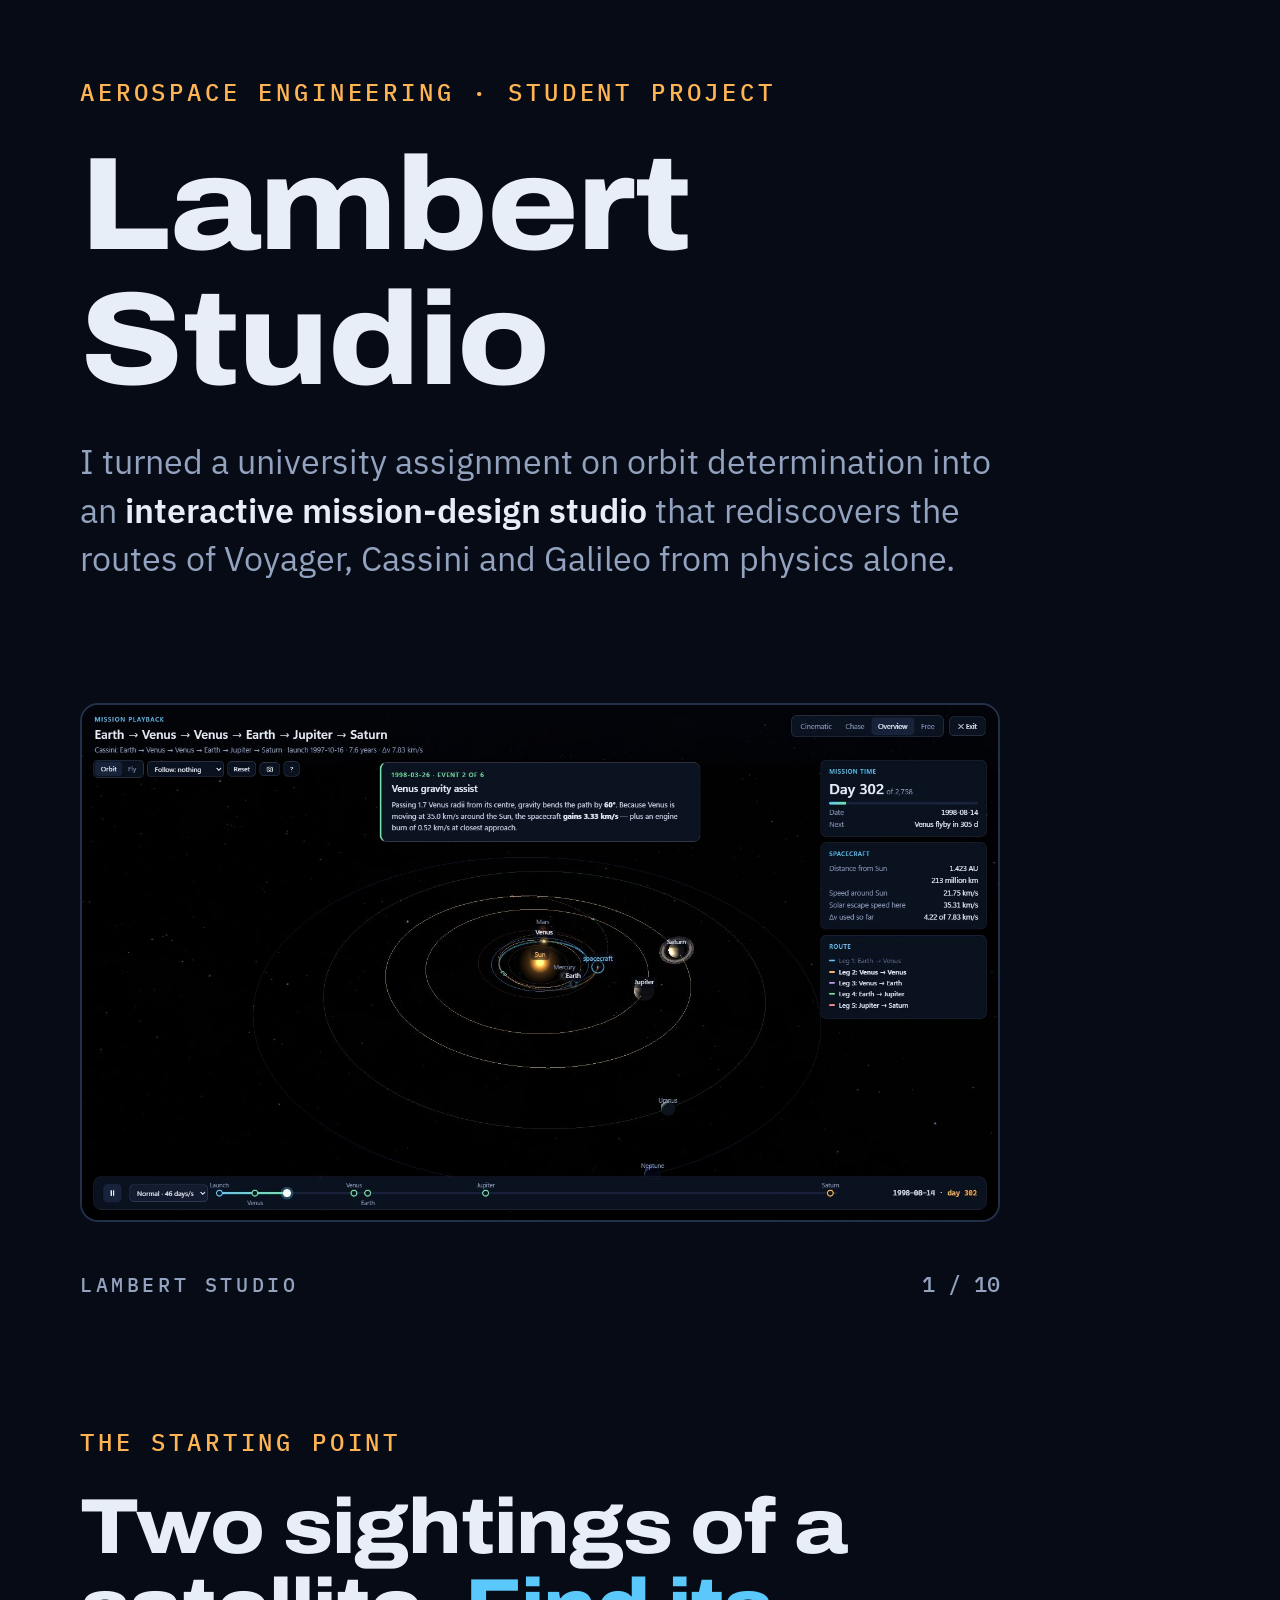
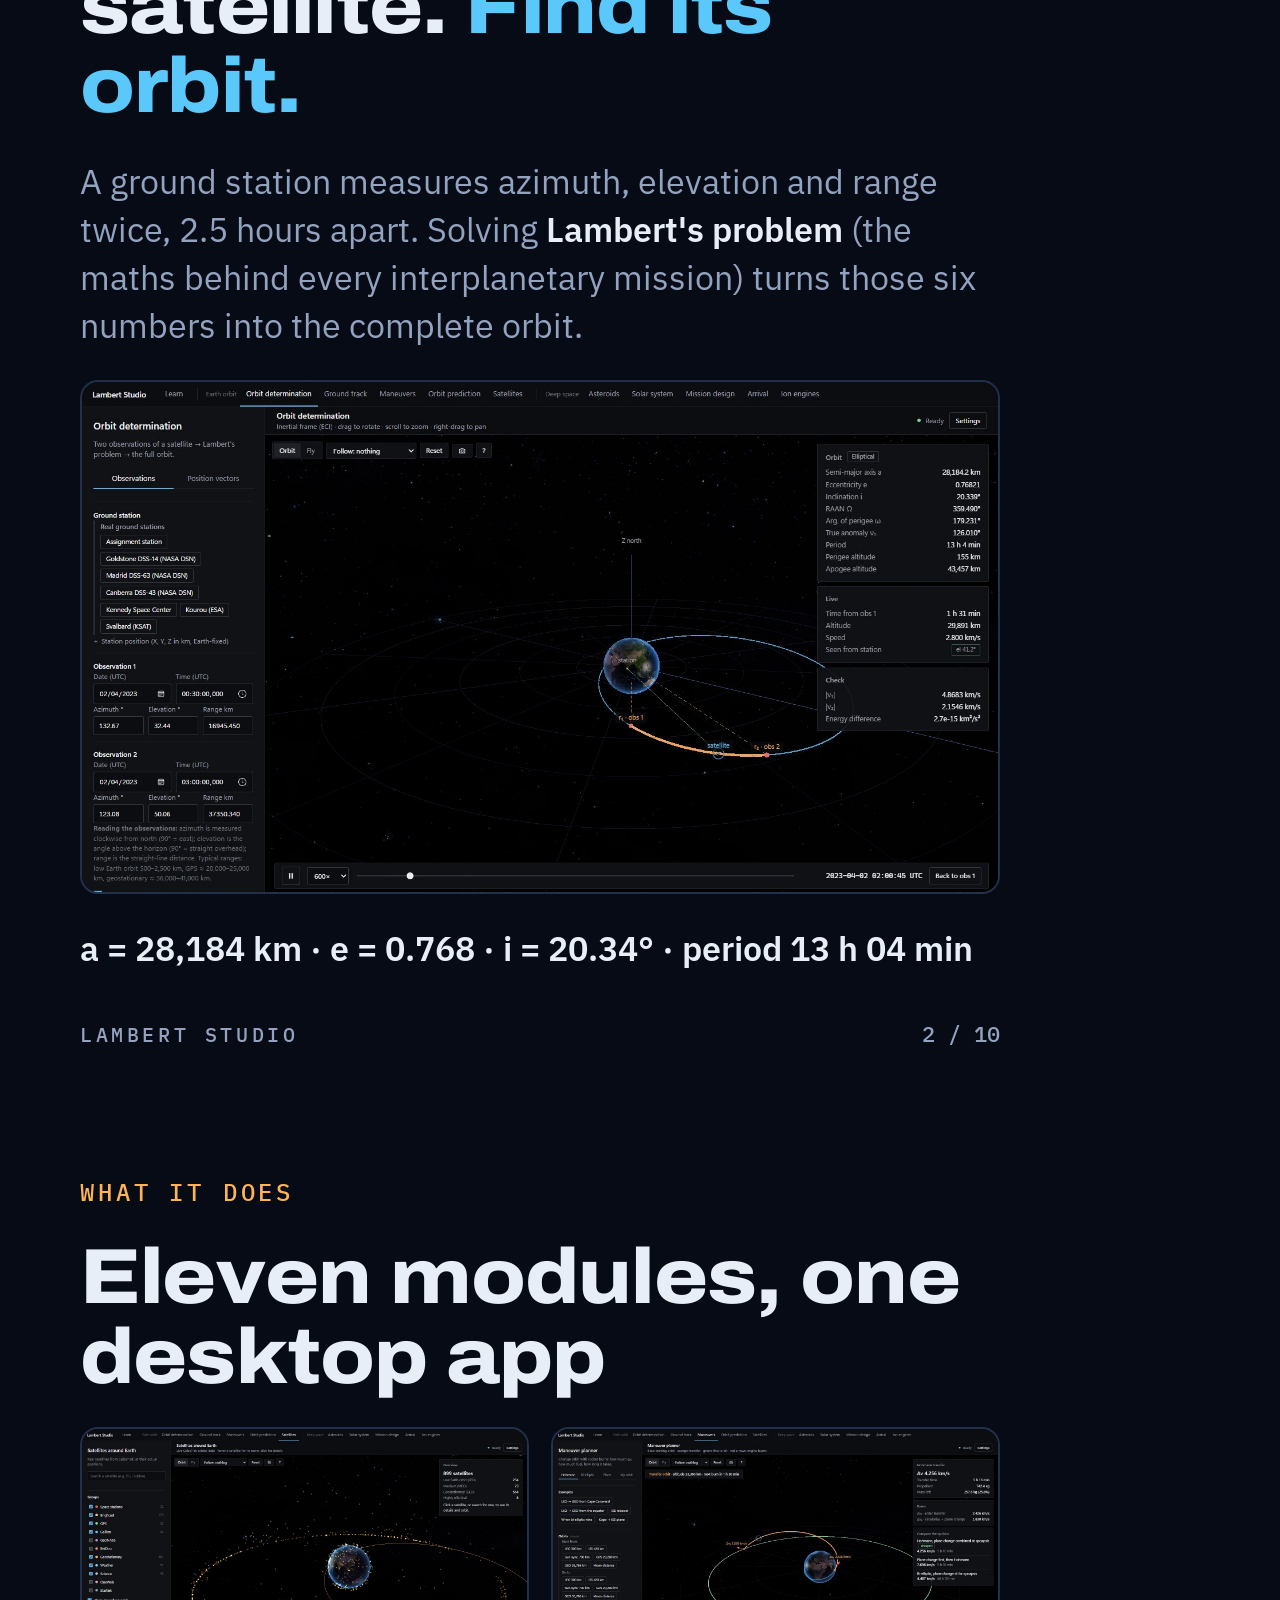
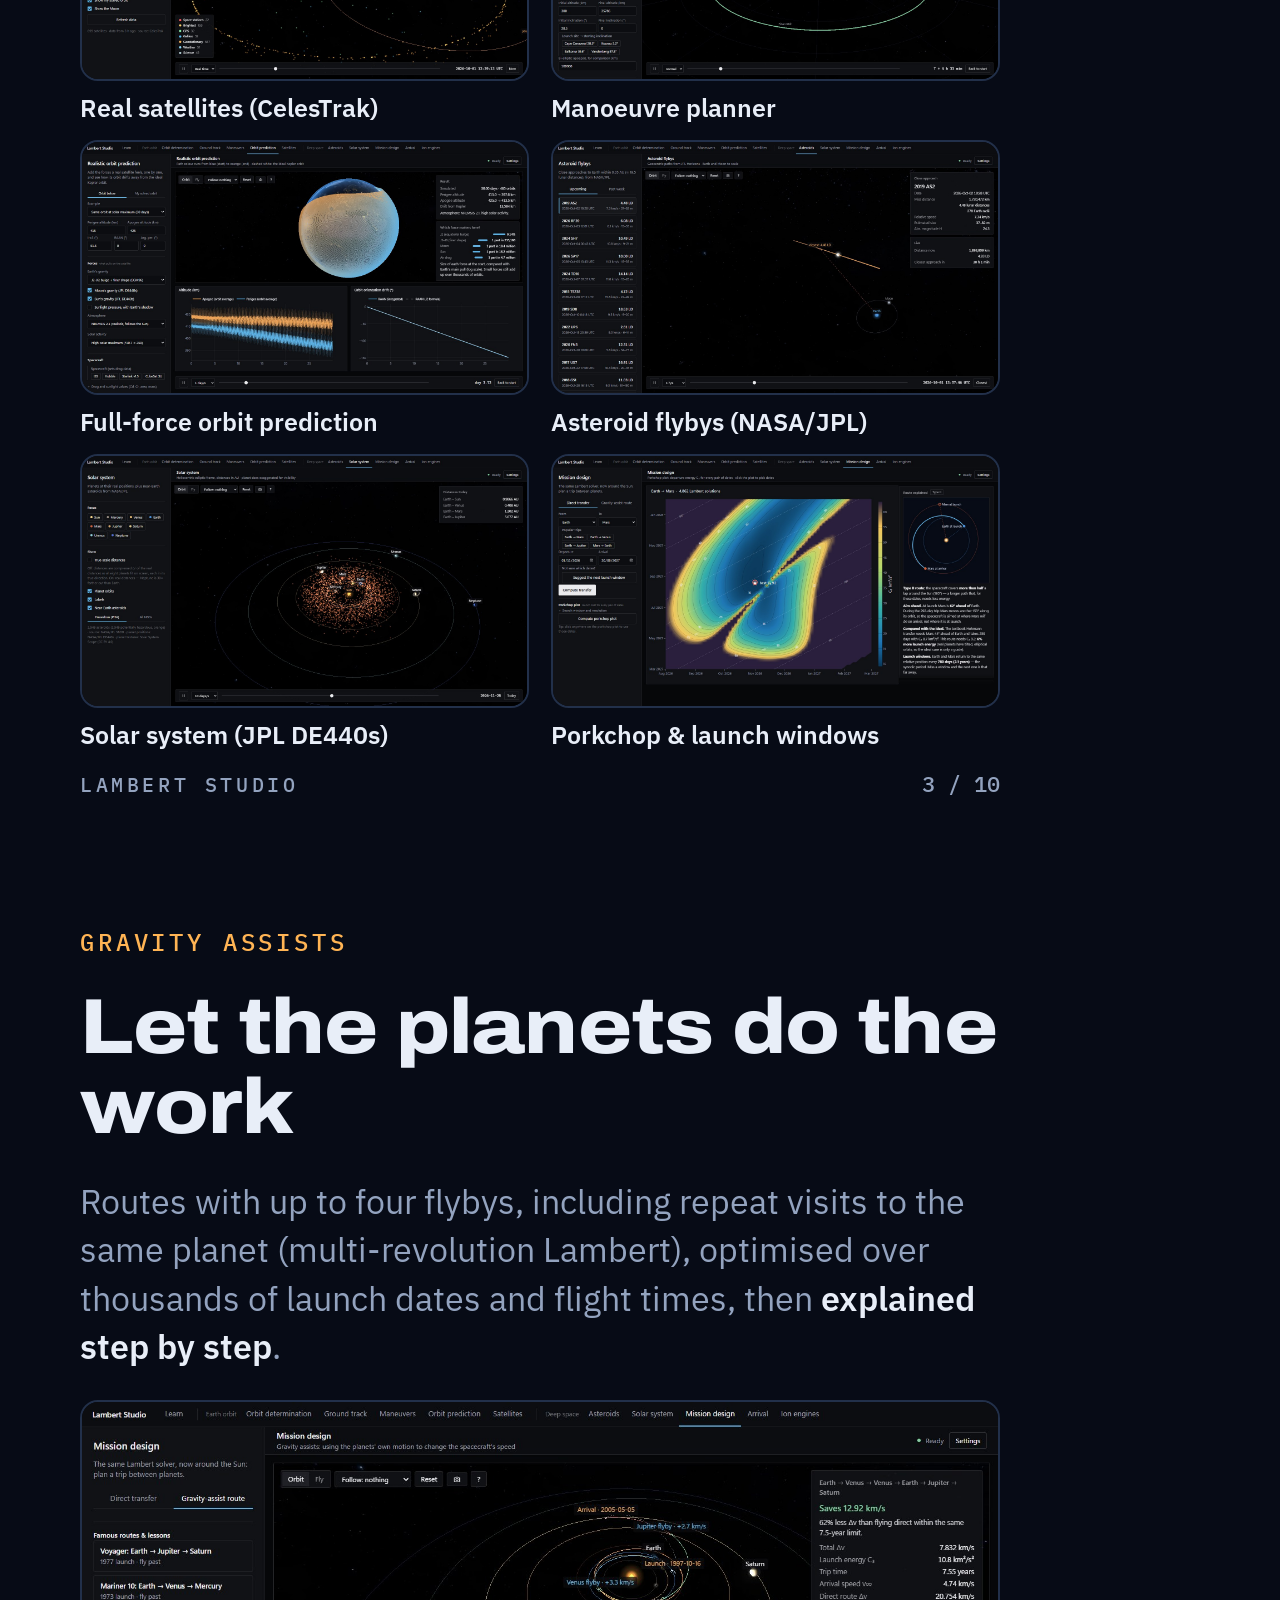
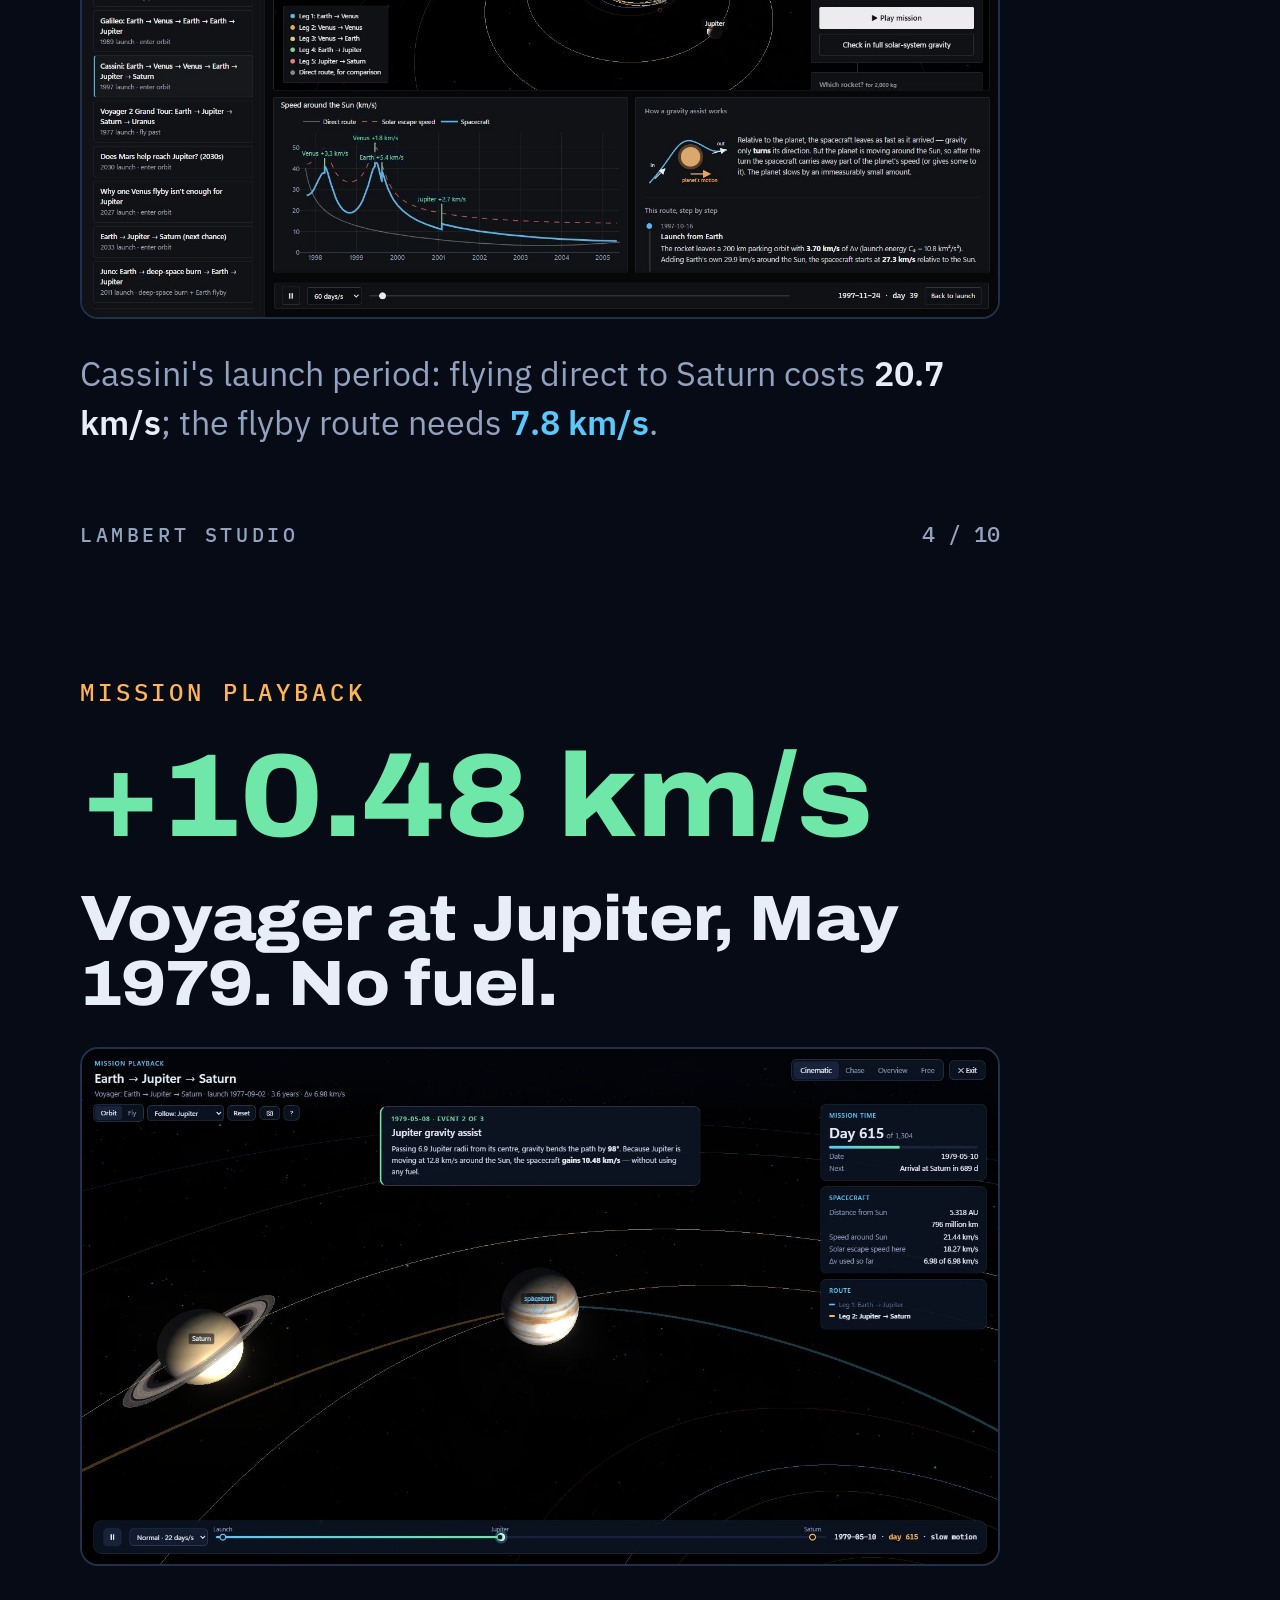
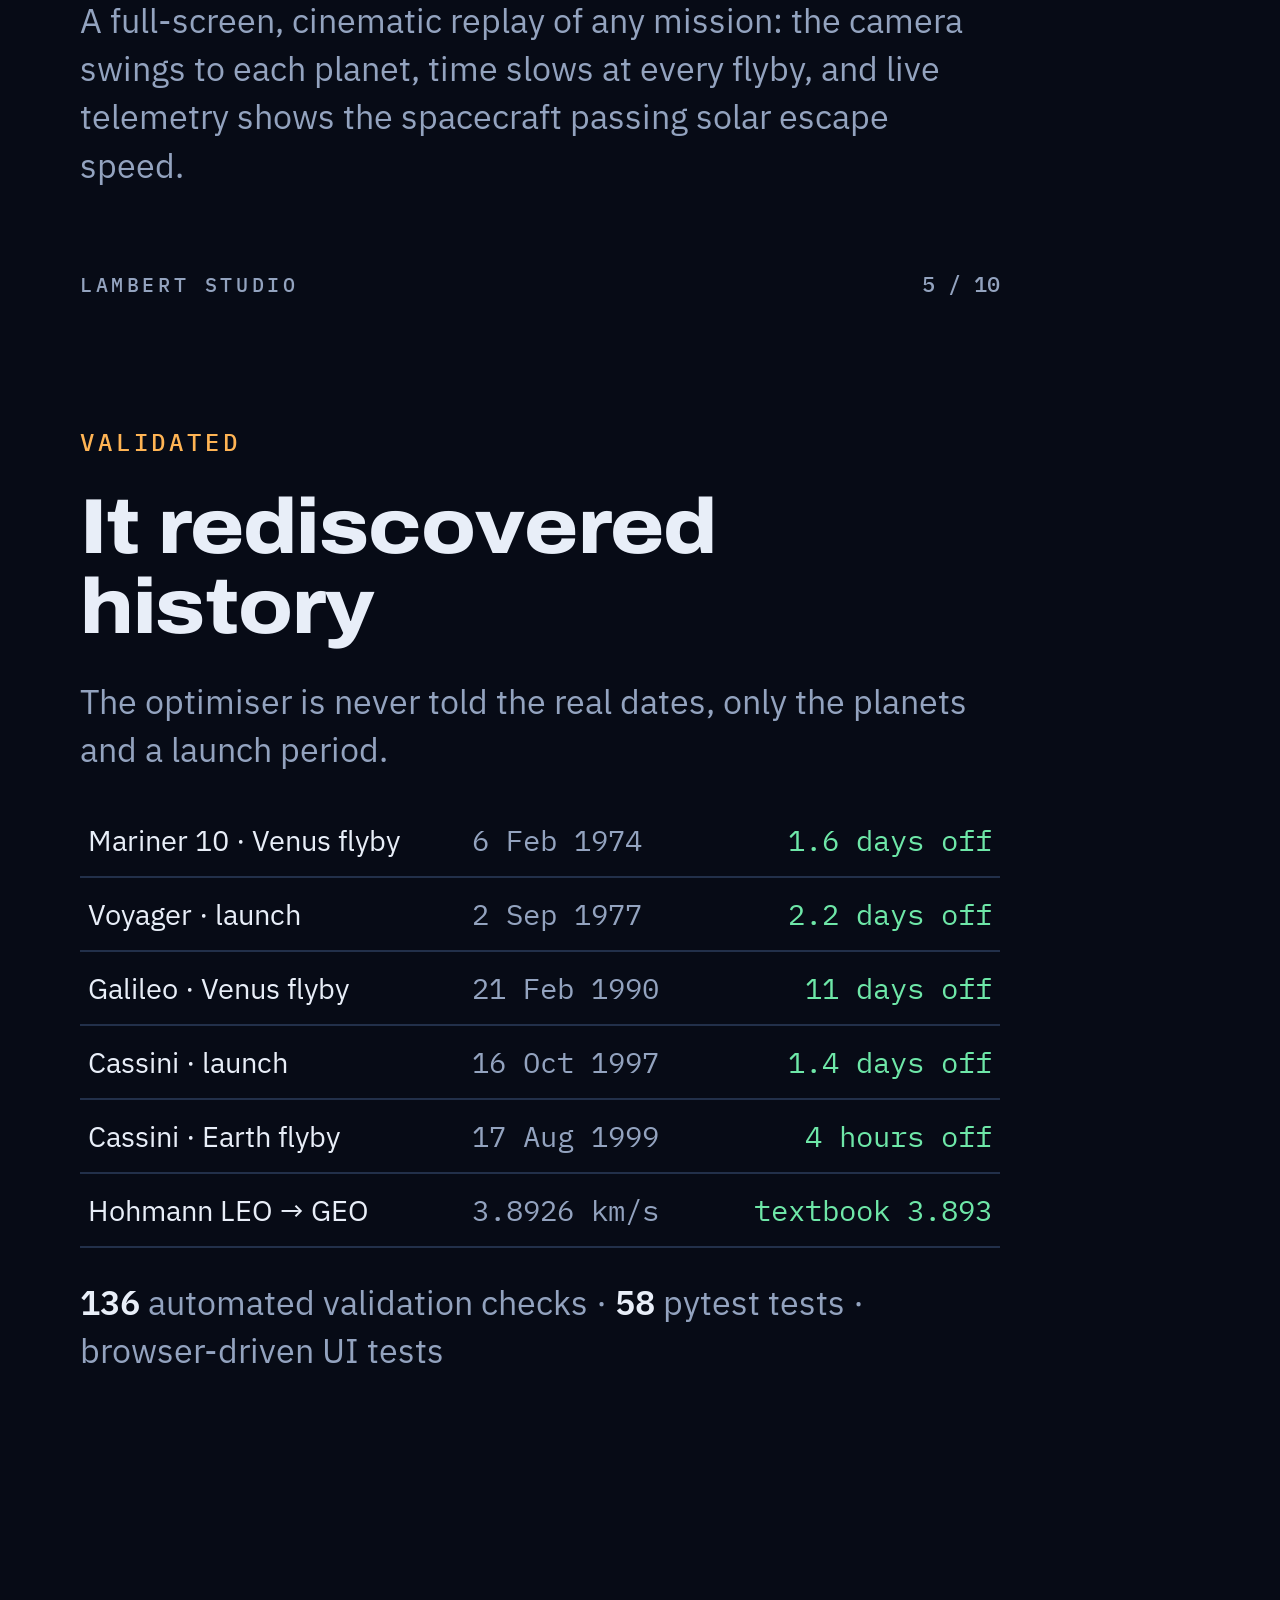
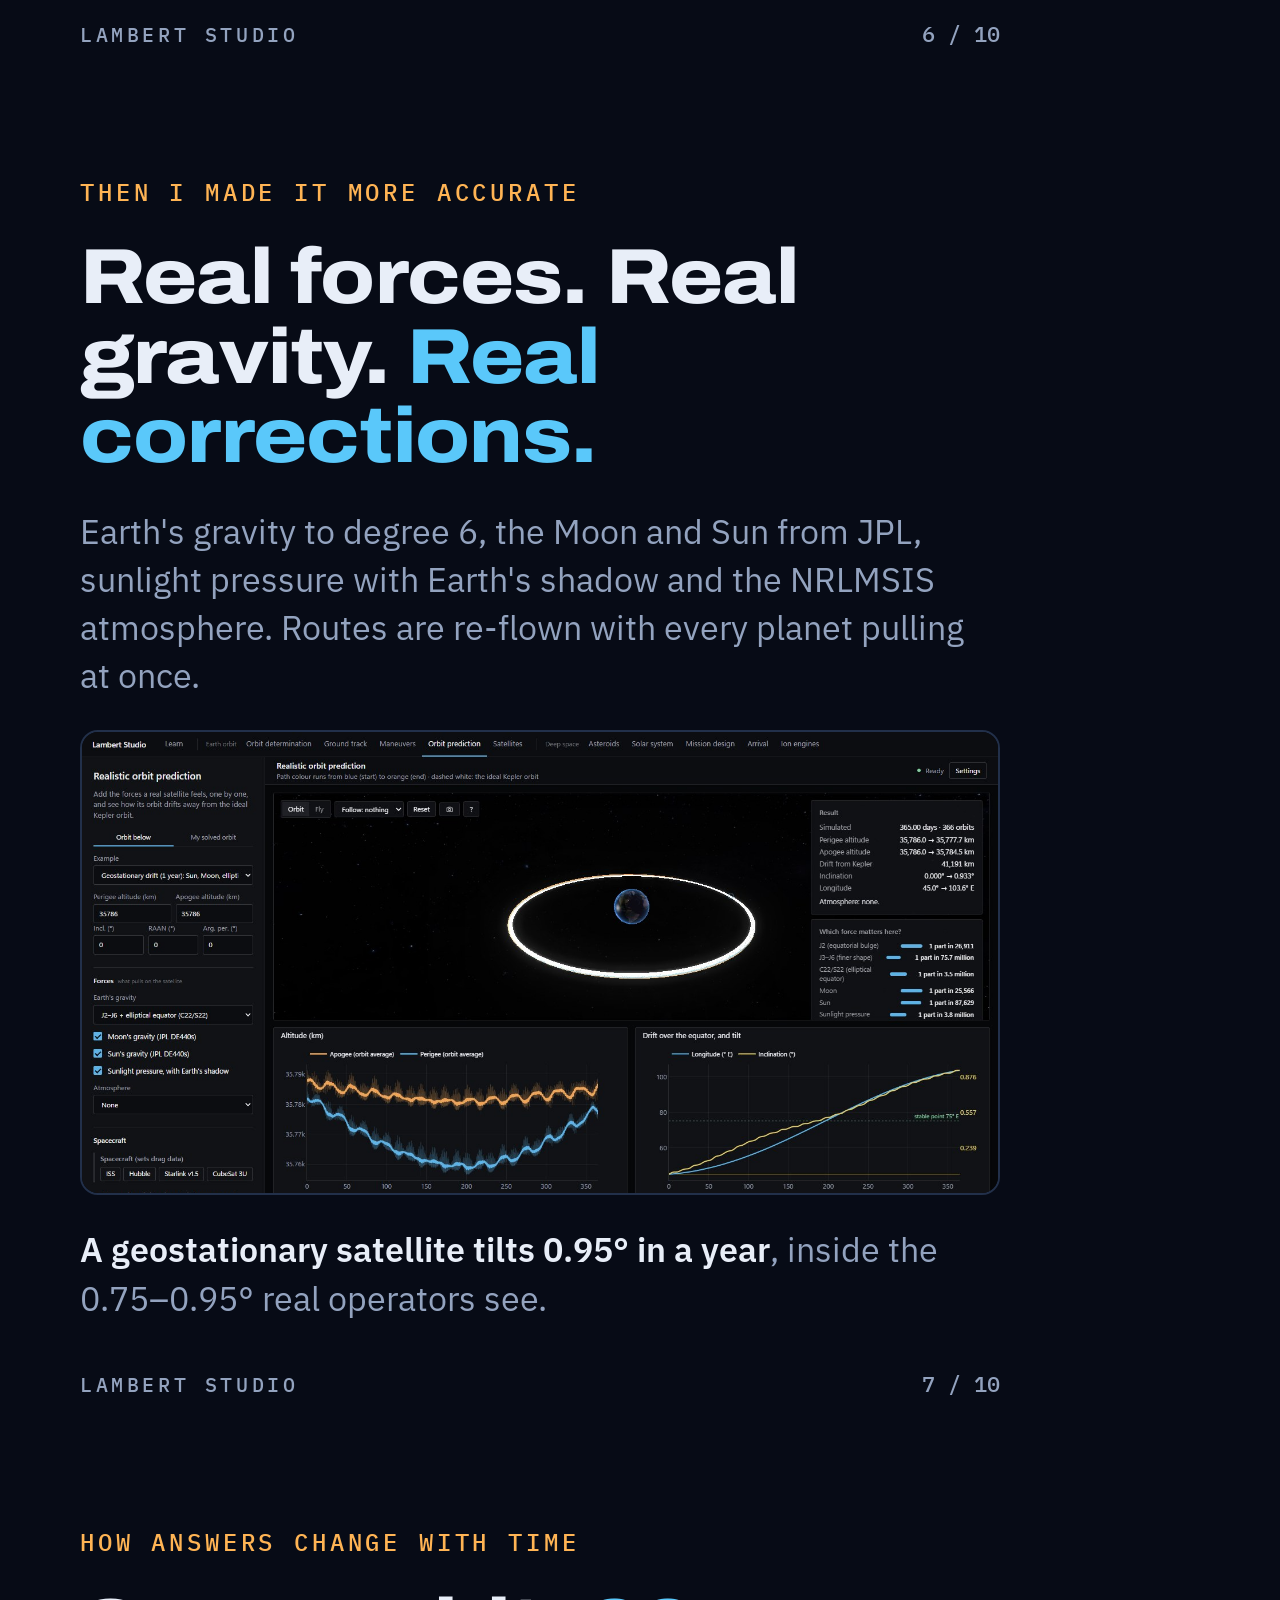
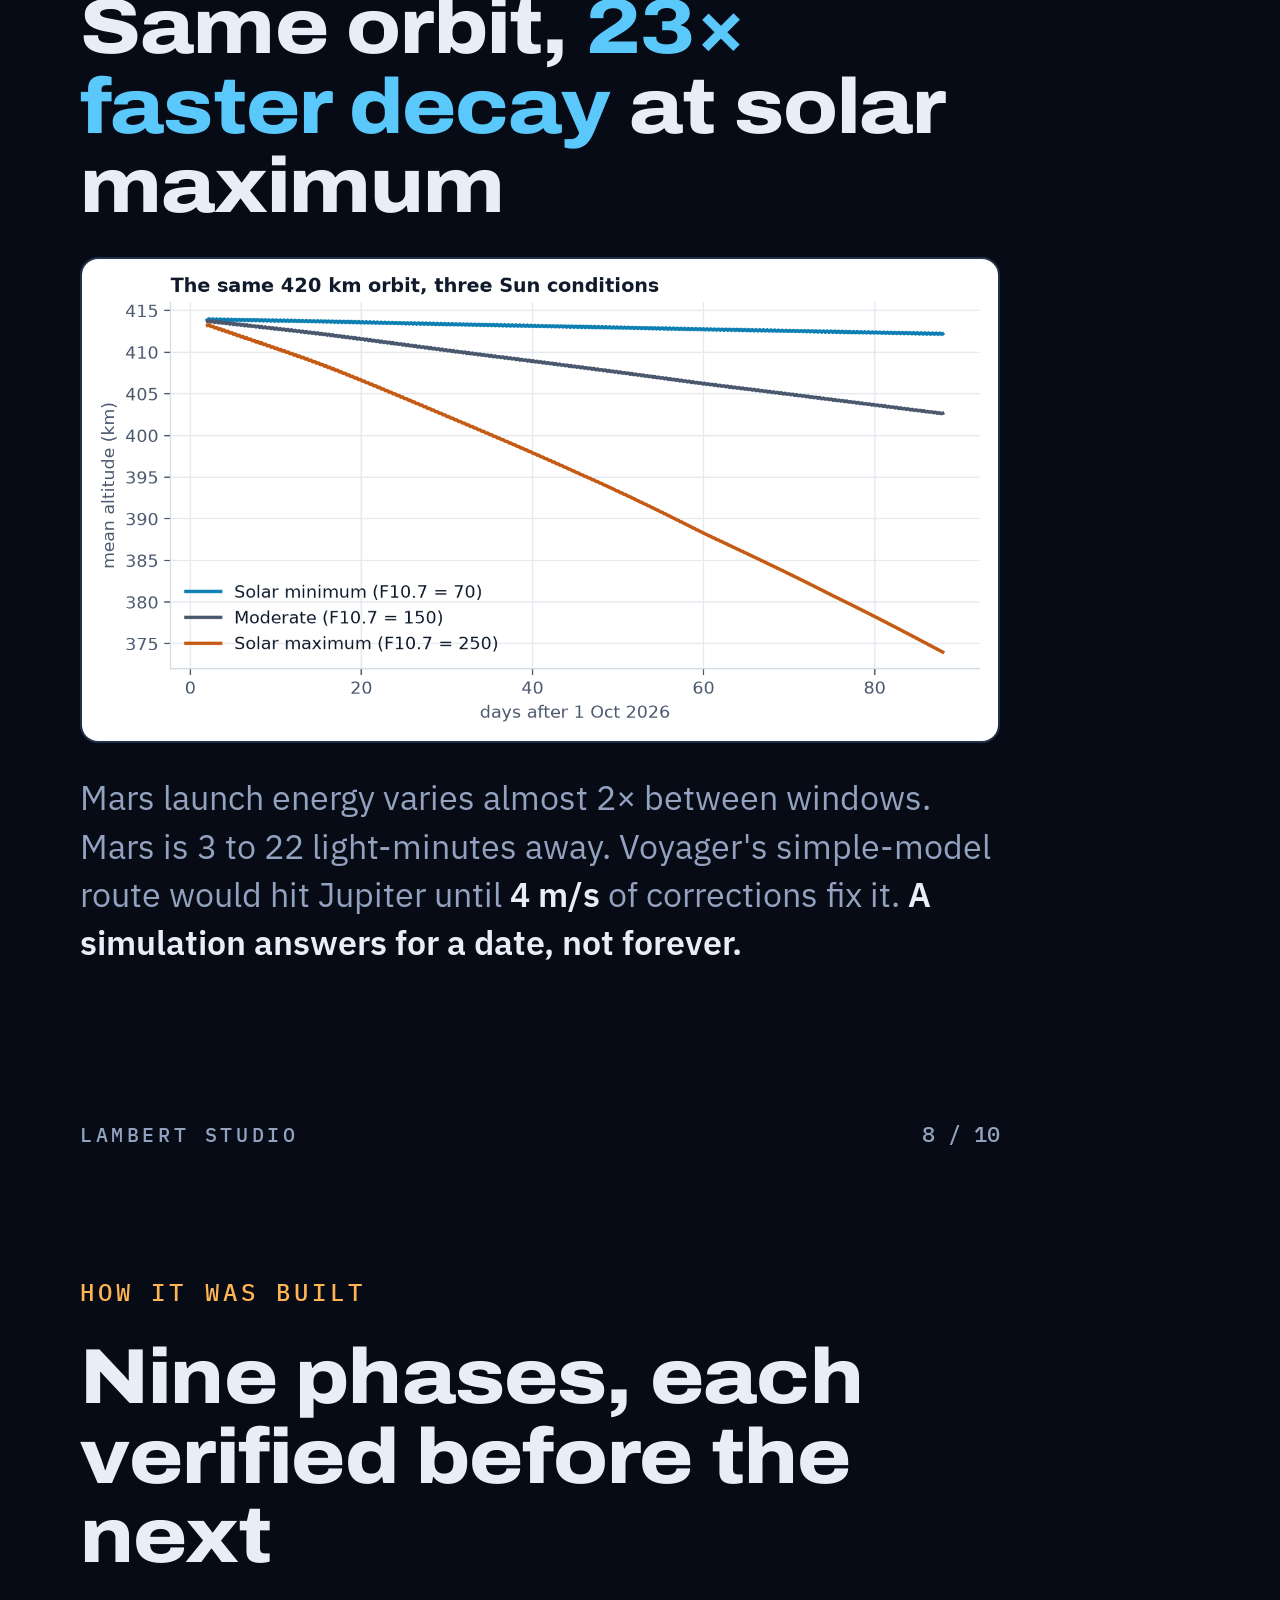
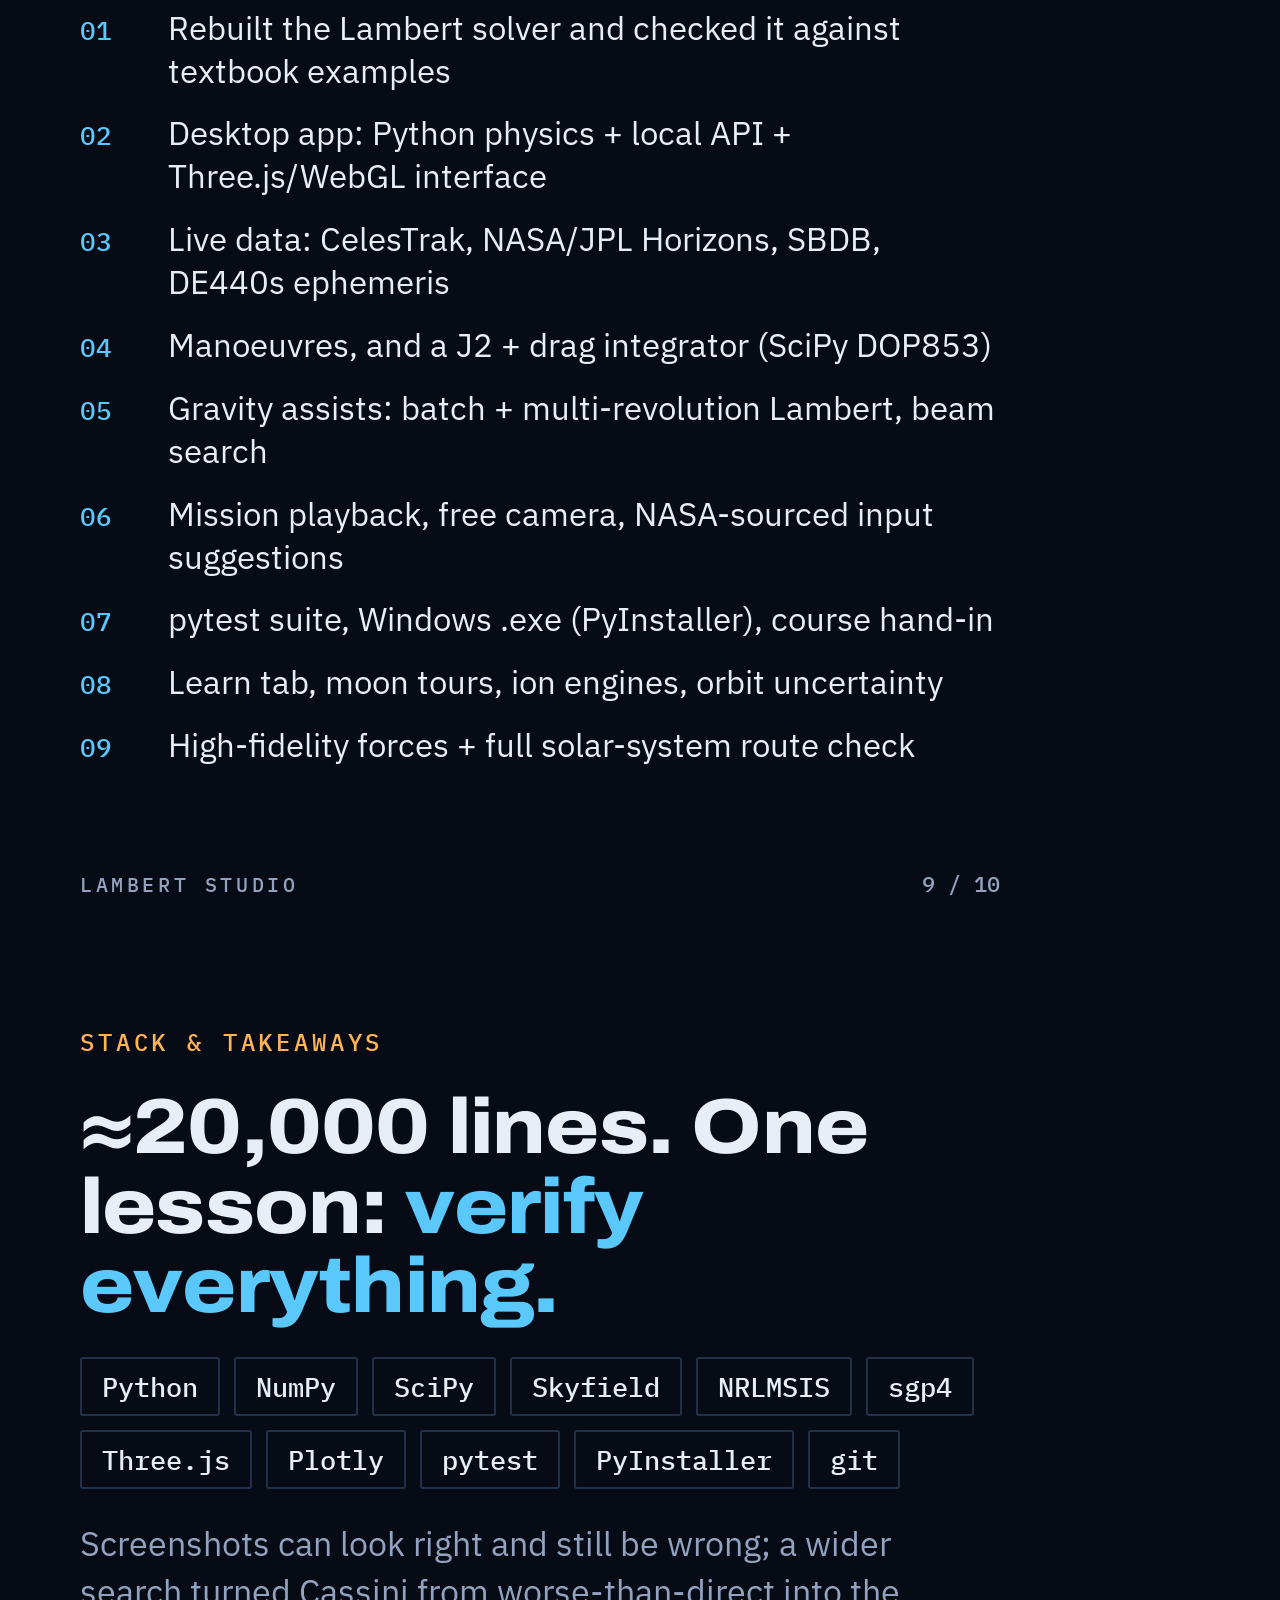
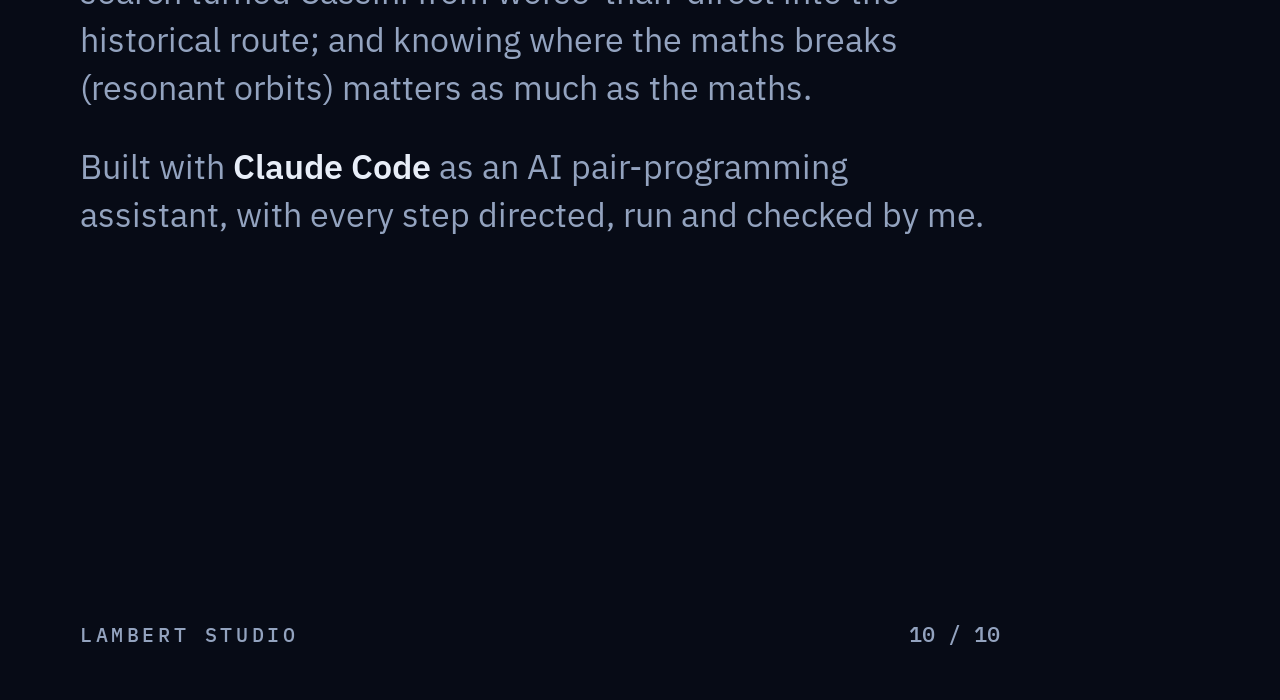
==== commit 55e79292: "Higher-fidelity physics, minimal interface redesign, reports in English and Spanish Physics - forces" ====
--- a/report/carousel.html
+++ b/report/carousel.html
@@ -37,11 +37,11 @@
 .phases li { display: grid; grid-template-columns: 70px 1fr; gap: 18px; align-items: baseline; font-size: 33px; line-height: 1.3; }
 .phases span { font: 500 26px var(--mono); color: var(--cyan); }
 .chips { display: flex; flex-wrap: wrap; gap: 14px; }
-.chips span { font: 500 27px var(--mono); padding: 10px 20px; border: 2px solid var(--rule); border-radius: 999px; }
+.chips span { font: 500 27px var(--mono); padding: 10px 20px; border: 2px solid var(--rule); border-radius: 3px; }
 .accent { color: var(--cyan); }
 </style></head><body>
 
-<section class="slide" data-n="1 / 8">
+<section class="slide" data-n="1 / 10">
   <div class="kick">Aerospace engineering · student project</div>
   <h1>Lambert<br>Studio</h1>
   <p>I turned a university assignment on orbit determination into an <b>interactive mission-design studio</b>
@@ -49,7 +49,7 @@
   <div class="shot" style="margin-top:auto"><img src="img/cassini_overview.jpg" alt=""></div>
 </section>
 
-<section class="slide" data-n="2 / 8">
+<section class="slide" data-n="2 / 10">
   <div class="kick">The starting point</div>
   <h2>Two sightings of a satellite. <span class="accent">Find its orbit.</span></h2>
   <p>A ground station measures azimuth, elevation and range twice, 2.5 hours apart. Solving <b>Lambert's problem</b>
@@ -58,20 +58,20 @@
   <p><b>a = 28,184 km · e = 0.768 · i = 20.34° · period 13 h 04 min</b></p>
 </section>
 
-<section class="slide" data-n="3 / 8">
+<section class="slide" data-n="3 / 10">
   <div class="kick">What it does</div>
-  <h2>Eight modules, one desktop app</h2>
+  <h2>Eleven modules, one desktop app</h2>
   <div class="grid">
     <figure><div class="shot"><img src="img/near.jpg" alt=""></div><figcaption>Real satellites (CelesTrak)</figcaption></figure>
     <figure><div class="shot"><img src="img/maneuver.jpg" alt=""></div><figcaption>Manoeuvre planner</figcaption></figure>
-    <figure><div class="shot"><img src="img/perturb.jpg" alt=""></div><figcaption>J2 + drag orbit prediction</figcaption></figure>
+    <figure><div class="shot"><img src="img/perturb.jpg" alt=""></div><figcaption>Full-force orbit prediction</figcaption></figure>
     <figure><div class="shot"><img src="img/flybys.jpg" alt=""></div><figcaption>Asteroid flybys (NASA/JPL)</figcaption></figure>
     <figure><div class="shot"><img src="img/solar.jpg" alt=""></div><figcaption>Solar system (JPL DE440s)</figcaption></figure>
     <figure><div class="shot"><img src="img/mission.jpg" alt=""></div><figcaption>Porkchop & launch windows</figcaption></figure>
   </div>
 </section>
 
-<section class="slide" data-n="4 / 8">
+<section class="slide" data-n="4 / 10">
   <div class="kick">Gravity assists</div>
   <h2>Let the planets do the work</h2>
   <p>Routes with up to four flybys, including repeat visits to the same planet (multi-revolution Lambert), optimised over
@@ -80,7 +80,7 @@
   <p>Cassini's launch period: flying direct to Saturn costs <b>20.7 km/s</b>; the flyby route needs <b class="accent">7.8 km/s</b>.</p>
 </section>
 
-<section class="slide" data-n="5 / 8">
+<section class="slide" data-n="5 / 10">
   <div class="kick">Mission playback</div>
   <div class="big">+10.48 km/s</div>
   <h2 style="font-size:64px">Voyager at Jupiter, May 1979. No fuel.</h2>
@@ -89,7 +89,7 @@
     and live telemetry shows the spacecraft passing solar escape speed.</p>
 </section>
 
-<section class="slide" data-n="6 / 8">
+<section class="slide" data-n="6 / 10">
   <div class="kick">Validated</div>
   <h2>It rediscovered history</h2>
   <p>The optimiser is never told the real dates, only the planets and a launch period.</p>
@@ -101,12 +101,30 @@
     <tr><td>Cassini · Earth flyby</td><td class="m">17 Aug 1999</td><td class="d">4 hours off</td></tr>
     <tr><td>Hohmann LEO → GEO</td><td class="m">3.8926 km/s</td><td class="d">textbook 3.893</td></tr>
   </table>
-  <p><b>103</b> automated validation checks · <b>27</b> pytest tests · browser-driven UI tests</p>
+  <p><b>136</b> automated validation checks · <b>58</b> pytest tests · browser-driven UI tests</p>
 </section>
 
-<section class="slide" data-n="7 / 8">
+<section class="slide" data-n="7 / 10">
+  <div class="kick">Then I made it more accurate</div>
+  <h2>Real forces. Real gravity. <span class="accent">Real corrections.</span></h2>
+  <p>Earth's gravity to degree 6, the Moon and Sun from JPL, sunlight pressure with Earth's shadow and the NRLMSIS atmosphere.
+    Routes are re-flown with every planet pulling at once.</p>
+  <div class="shot"><img src="img/perturb_geo.jpg" alt=""></div>
+  <p><b>A geostationary satellite tilts 0.95° in a year</b>, inside the 0.75–0.95° real operators see.</p>
+</section>
+
+<section class="slide" data-n="8 / 10">
+  <div class="kick">How answers change with time</div>
+  <h2>Same orbit, <span class="accent">23× faster decay</span> at solar maximum</h2>
+  <div class="shot" style="background:#fff"><img src="img/study_solar.png" alt=""></div>
+  <p>Mars launch energy varies almost 2× between windows. Mars is 3 to 22 light-minutes away. Voyager's
+    simple-model route would hit Jupiter until <b>4 m/s</b> of corrections fix it.
+    <b>A simulation answers for a date, not forever.</b></p>
+</section>
+
+<section class="slide" data-n="9 / 10">
   <div class="kick">How it was built</div>
-  <h2>Seven phases, each verified before the next</h2>
+  <h2>Nine phases, each verified before the next</h2>
   <ol class="phases">
     <li><span>01</span>Rebuilt the Lambert solver and checked it against textbook examples</li>
     <li><span>02</span>Desktop app: Python physics + local API + Three.js/WebGL interface</li>
@@ -115,13 +133,15 @@
     <li><span>05</span>Gravity assists: batch + multi-revolution Lambert, beam search</li>
     <li><span>06</span>Mission playback, free camera, NASA-sourced input suggestions</li>
     <li><span>07</span>pytest suite, Windows .exe (PyInstaller), course hand-in</li>
+    <li><span>08</span>Learn tab, moon tours, ion engines, orbit uncertainty</li>
+    <li><span>09</span>High-fidelity forces + full solar-system route check</li>
   </ol>
 </section>
 
-<section class="slide" data-n="8 / 8">
+<section class="slide" data-n="10 / 10">
   <div class="kick">Stack & takeaways</div>
-  <h2>≈11,000 lines. One lesson: <span class="accent">verify everything.</span></h2>
-  <div class="chips"><span>Python</span><span>NumPy</span><span>SciPy</span><span>Skyfield</span><span>sgp4</span>
+  <h2>≈20,000 lines. One lesson: <span class="accent">verify everything.</span></h2>
+  <div class="chips"><span>Python</span><span>NumPy</span><span>SciPy</span><span>Skyfield</span><span>NRLMSIS</span><span>sgp4</span>
     <span>Three.js</span><span>Plotly</span><span>pytest</span><span>PyInstaller</span><span>git</span></div>
   <p>Screenshots can look right and still be wrong; a wider search turned Cassini from worse-than-direct into the
     historical route; and knowing where the maths breaks (resonant orbits) matters as much as the maths.</p>
